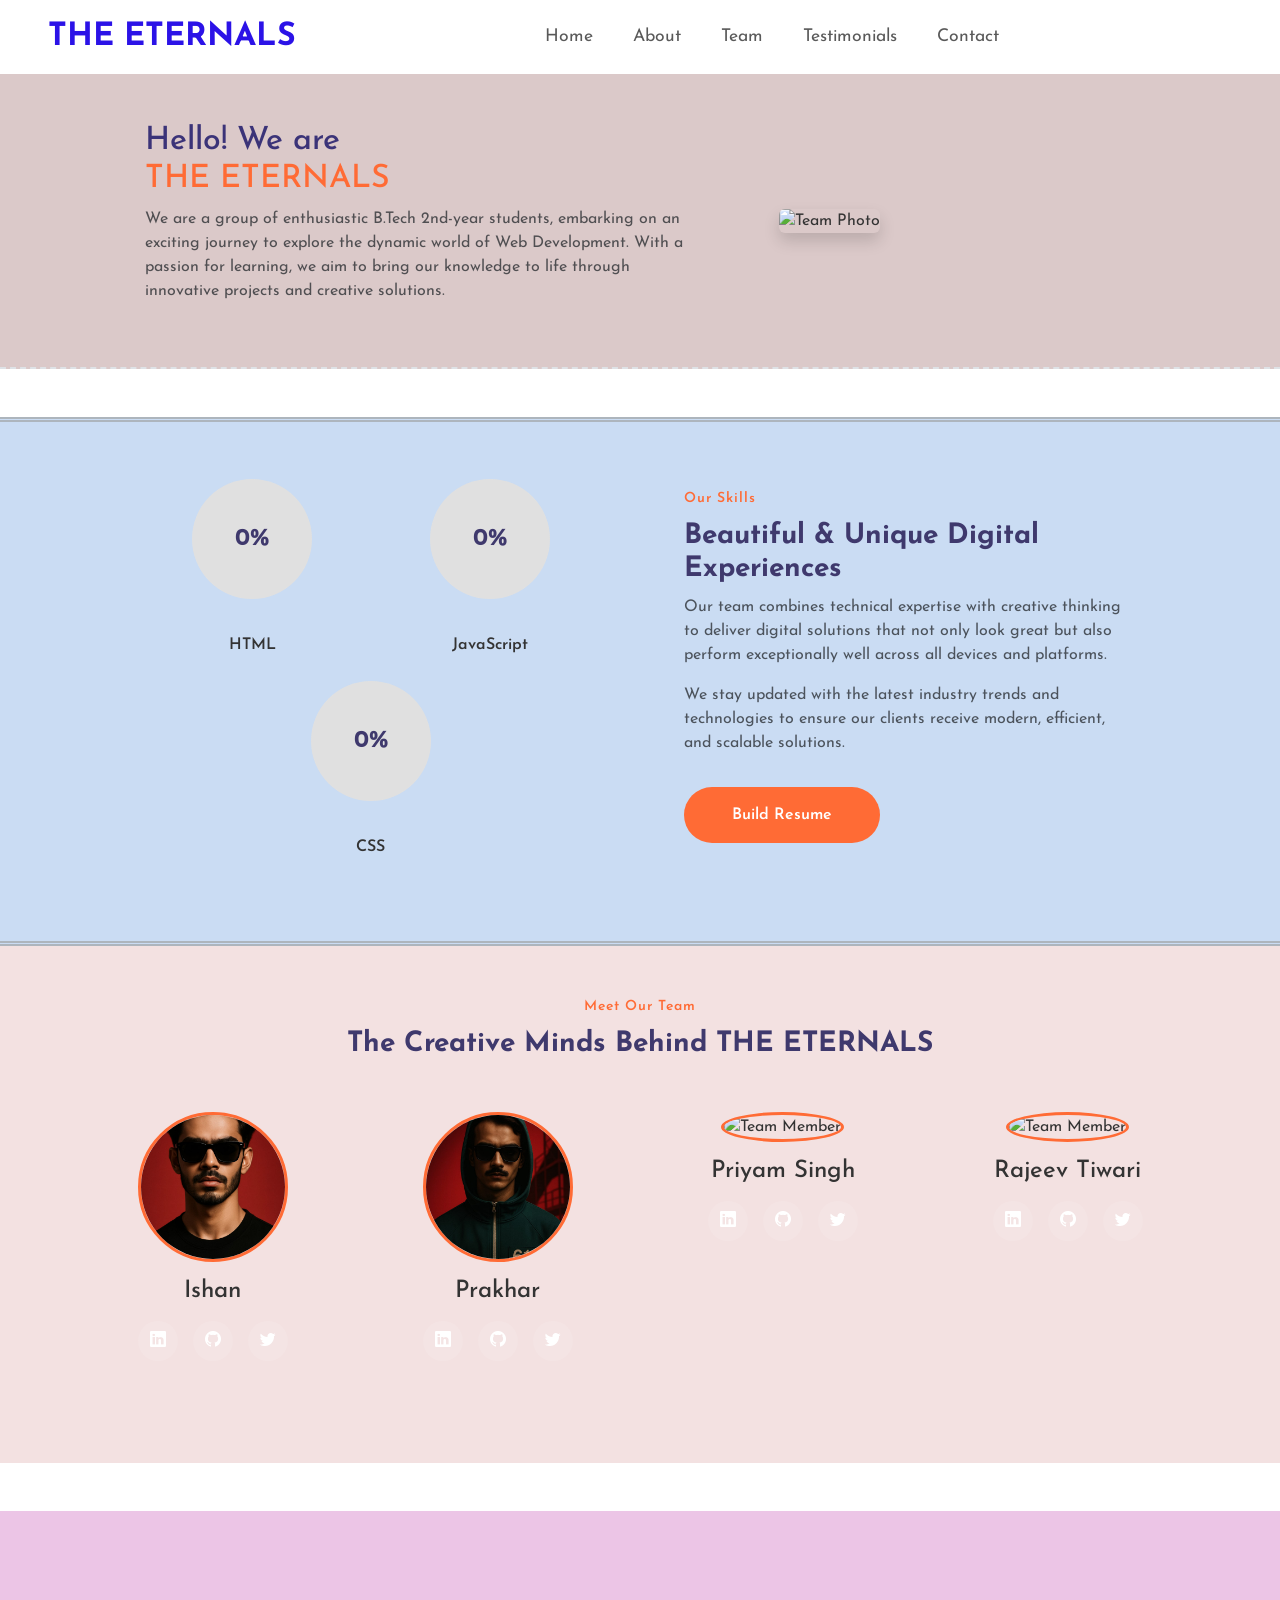
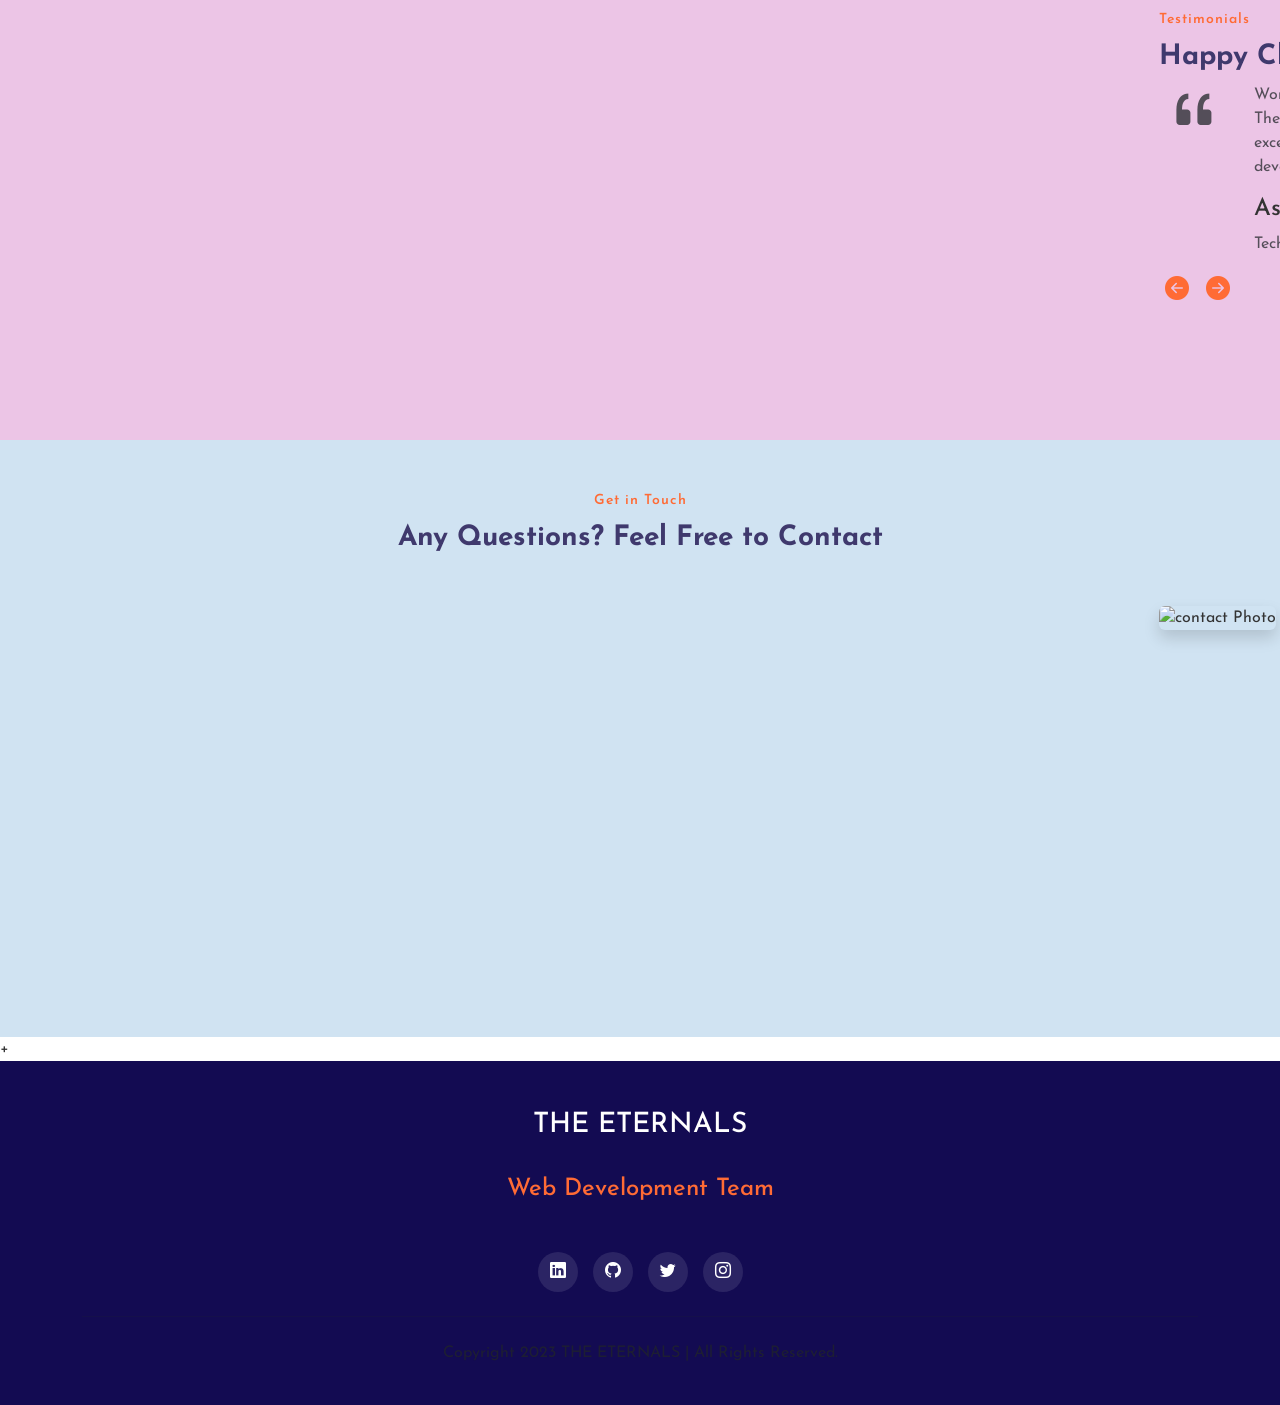
==== index.html @ 857000c9 "Update index.html" ====
<!DOCTYPE html>
<html lang="en">
  <head>
    <meta charset="UTF-8" />
    <meta http-equiv="X-UA-Compatible" content="IE=edge" />
    <meta name="viewport" content="width=device-width, initial-scale=1.0" />
    <title>THE ETERNALS - Personal Portfolio</title>
    <link
      href="https://cdn.jsdelivr.net/npm/bootstrap@5.2.3/dist/css/bootstrap.min.css"
      rel="stylesheet"
      integrity="sha384-rbsA2VBKQhggwzxH7pPCaAqO46MgnOM80zW1RWuH61DGLwZJEdK2Kadq2F9CUG65"
      crossorigin="anonymous"
    />
    <!--css file -->
   <link rel="stylesheet" href="port.css"/>

    <!-- google font link -->
    <link rel="preconnect" href="https://fonts.googleapis.com" />
    <link rel="preconnect" href="https://fonts.gstatic.com" crossorigin />
    <link
      href="https://fonts.googleapis.com/css2?family=Josefin+Sans:wght@300;400;500;600;700&display=swap"
      rel="stylesheet"
    />

    <!-- bootstrap iconlink  -->
    <link
      rel="stylesheet"
      href="https://cdn.jsdelivr.net/npm/bootstrap-icons@1.10.4/font/bootstrap-icons.css"
    /> 

    <!-- for adding animation to website we have use AOS library 
    AOS Library css file cdn link -->
    <link rel="stylesheet" href="https://unpkg.com/aos@next/dist/aos.css" />

    <!-- jquery link  -->
    <script src="https://ajax.googleapis.com/ajax/libs/jquery/3.6.4/jquery.min.js"></script>
    
    <!-- Font Resume Builder -->
    <link rel="stylesheet" href="https://cdnjs.cloudflare.com/ajax/libs/font-awesome/6.4.0/css/all.min.css">
    
    <!--PDF generation -->
    <script src="https://cdnjs.cloudflare.com/ajax/libs/jspdf/2.5.1/jspdf.umd.min.js"></script>
  </head>
  <body>
    <!-- navbar starts -->
    <nav
      id="navbar-top"
      class="navbar navbar-expand-lg navbar-light bg-white sticky-top"
    >
      <div class="container-fluid px-5">
        <a class="navbar-brand fw-bold fs-2" href="#" style="color: #2b12e7"
          >THE ETERNALS</a
        >
        <button
          class="navbar-toggler"
          type="button"
          data-bs-toggle="collapse"
          data-bs-target="#navbarNav"
          aria-controls="navbarNav"
          aria-expanded="false"
          aria-label="Toggle navigation"
        >
          <span class="navbar-toggler-icon"></span>
        </button>
        <div
          class="collapse navbar-collapse justify-content-center"
          id="navbarNav"
        >
          <ul class="navbar-nav gap-4" style="font-size: 1.1rem">
            <li class="nav-item">
              <a class="nav-link" aria-current="page" href="#home">Home</a>
            </li>
            <li class="nav-item">
              <a class="nav-link" href="#about">About</a>
            </li>
            <li class="nav-item">
              <a class="nav-link" href="#team">Team</a>
            </li>
            <li class="nav-item">
              <a class="nav-link" href="#testimonial">Testimonials</a>
            </li>
            <li class="nav-item">
              <a class="nav-link" href="#contact">Contact</a>
            </li>
          </ul>
        </div>
      </div>
    </nav>
    <!-- navbar ends here -->

    <!-- home section starts  -->
    <section class="home pt-5 pb-5" id="home">
      <div class="container">
        <div class="row justify-content-evenly align-items-center">
          <div class="col-12 col-md-6 text-center text-md-start" data-aos="slide-right">
            <h2 style="color: #3b3378">
              Hello! We are <br /><span class="c-orange">THE ETERNALS</span>
            </h2>
            <p class="text-muted">
              We are a group of enthusiastic B.Tech 2nd-year students, embarking on an exciting
              journey to explore the dynamic world of Web Development. With a passion for 
              learning, we aim to bring our knowledge to life through innovative projects
              and creative solutions.
            </p>
          </div>
          <div class="col-12 col-md-4 d-none d-md-block" data-aos="slide-left">
            <img src="https://images.unsplash.com/photo-1522071820081-009f0129c71c?ixlib=rb-4.0.3&auto=format&fit=crop&w=500&q=80" class="img-fluid rounded shadow" alt="Team Photo" />
          </div>
        </div>
      </div>
    </section>
    <!-- home section ends-->

    <!-- skill section starts -->
    <section class="skill mt-5 py-5" id="about">
      <div class="container">
        <div class="row justify-content-evenly align-items-center">
          <div class="col-12 col-md-5 skill-with-progress" data-aos="slide-right">
            <div class="row justify-content-evenly">
              <div class="col-10 col-md-6 mb-4">
                <div class="progress-card">
                  <div class="circular-progress html-css">
                    <span class="progress-value html-progress">0%</span>
                  </div>
                  <br />
                  <span class="text">HTML</span>
                </div>
              </div>
              <div class="col-10 col-md-6 mb-4">
                <div class="progress-card">
                  <div class="circular-progress javascript">
                    <span class="progress-value javascript-progress">0%</span>
                  </div>
                  <br />
                  <span class="text">JavaScript</span>
                </div>
              </div>
            </div>
            <div class="row justify-content-evenly">
              <div class="col-10 col-md-6 mb-4">
                <div class="progress-card">
                  <div class="circular-progress CSS">
                    <span class="progress-value CSS-progress">0%</span>
                  </div>
                  <br>
                  <span class="text">CSS</span>
                </div>
              </div>
            </div>
          </div>
          <div class="col-12 col-md-5 skill-detail" data-aos="slide-left">
            <div class="heading mt-5 mt-md-3">
              <small>Our Skills</small>
              <h3>Beautiful & Unique Digital Experiences</h3>
              <p class="text-muted">
                Our team combines technical expertise with creative thinking to 
                deliver digital solutions that not only look great but also perform 
                exceptionally well across all devices and platforms.
              </p>
              <p class="text-muted">
                We stay updated with the latest industry trends and technologies to 
                ensure our clients receive modern, efficient, and scalable solutions.
              </p>
              <button class="c-btn h-btn mt-3 py-3 px-5 rounded-pill" id="build-resume-btn">
                Build Resume
              </button>
            </div>
          </div>
        </div>
      </div>
    </section>
    <!-- skill section end-->

    <!-- Team Section -->
    <section class="team py-5" id="team">
      <div class="container">
        <div class="heading text-center">
          <small>Meet Our Team</small>
          <h3>The Creative Minds Behind THE ETERNALS</h3>
        </div>
        <div class="row justify-content-center mt-5">
          <div class="col-md-3 col-sm-6 col-10 mb-4" data-aos="fade-up">
            <div class="team-member">
              <img src="images/ishan.jpg" class="team-photo" alt="Team Member">
              <h4>Ishan</h4>
              <p class="text-muted"></p>
              <div class="social-links">
                <button><i class="bi bi-linkedin" href="#"></i></button>
                <button><i class="bi bi-github" href="#"></i></button>
                <button><i class="bi bi-twitter" href="#"></i></button>
              </div>
            </div>
          </div>
          <div class="col-md-3 col-sm-6 col-10 mb-4" data-aos="fade-up" data-aos-delay="100">
            <div class="team-member">
              <img src="images/CR.jpg"class="team-photo" alt="Team Member">
              <h4> Prakhar</h4>
              <p class="text-muted"></p>
              <div class="social-links">
                <button><i class="bi bi-linkedin" href="https://www.linkedin.com/in/prakhar-pratap-kaushik-781b47377"></i></button>
                <button><i class="bi bi-github"  href="#"></i></button>
                <button><i class="bi bi-twitter" href="#"></i></button>
              </div>
            </div>
          </div>
          <div class="col-md-3 col-sm-6 col-10 mb-4" data-aos="fade-up" data-aos-delay="200">
            <div class="team-member">
              <img src="https://images.unsplash.com/photo-1500648767791-00dcc994a43e?ixlib=rb-4.0.3&auto=format&fit=crop&w=300&q=80" class="team-photo" alt="Team Member">
              <h4>Priyam Singh</h4>
              <p class="text-muted"></p>
              <div class="social-links">
                <button><i class="bi bi-linkedin" href="#"></i></button>
                <button><i class="bi bi-github" href="#"></i></button>
                <button><i class="bi bi-twitter" href="#"></i></button>
              </div>
            </div>
          </div>
          <div class="col-md-3 col-sm-6 col-10 mb-4" data-aos="fade-up" data-aos-delay="300">
            <div class="team-member">
              <img src="https://images.unsplash.com/photo-1535713875002-d1d0cf377fde?ixlib=rb-4.0.3&auto=format&fit=crop&w=300&q=80" class="team-photo" alt="Team Member">
              <h4>Rajeev Tiwari</h4>
              <p class="text-muted"></p>
              <div class="social-links">
                <button><i class="bi bi-linkedin"></i></button>
                <button><i class="bi bi-github"></i></button>
                <button><i class="bi bi-twitter"></i></button>
              </div>
            </div>
          </div>
        </div>
      </div>
    </section>

    <!-- Resume Builder -->
    <div id="resume-builder-modal" class="resume-builder-modal">
      <div class="resume-builder-content">
        <span class="close-resume-builder">&times;</span>
        
        <header>
          <h1>AI Resume Builder</h1>
          <p class="subtitle">Create a professional resume in minutes with AI-powered suggestions</p>
          <span class="ai-badge"><i class="fas fa-robot"></i> Powered by Deepseek</span>
        </header>

        <div class="main-content">
          <div class="form-section">
            <div class="tabs">
              <div class="tab active" data-tab="personal">Personal Info</div>
              <div class="tab" data-tab="experience">Experience</div>
              <div class="tab" data-tab="education">Education</div>
              <div class="tab" data-tab="skills">Skills</div>
            </div>

            <div class="tab-content active" id="personal-tab">
              <h2 class="section-title"><i class="fas fa-user"></i> Personal Information</h2>
              
              <div class="form-group">
                <label for="fullName">Full Name</label>
                <input type="text" id="fullName" placeholder="John Doe">
              </div>
              
              <div class="form-group">
                <label for="jobTitle">Professional Title</label>
                <input type="text" id="jobTitle" placeholder="Software Engineer">
              </div>
              
              <div class="form-group">
                <label for="email">Email</label>
                <input type="email" id="email" placeholder="john.doe@example.com">
              </div>
              
              <div class="form-group">
                <label for="phone">Phone</label>
                 <input type="tel" id="phone" placeholder="+91-91191-19119" maxlength="10" pattern="\d{10}"
                  oninput="this.value=this.value.replace(/\D/g,'')">
                  </div>
              <div class="form-group">
                <label for="location">Location</label>
                <input type="text" id="location" placeholder="Motihari">
              </div>
                <div class="form-group">
                <label for="summary">Professional Summary</label>
                <textarea id="summary" placeholder="Experienced software engineer with 5+ years in web development..."></textarea>
              </div>
              
              <button class="btn btn-ai btn-full" id="ai-summary">
                <i class="fas fa-magic"></i> Generate Summary with AI
              </button>
            </div>

            <div class="tab-content" id="experience-tab">
              <h2 class="section-title"><i class="fas fa-briefcase"></i> Work Experience</h2>
              
              <div class="form-group">
                <label for="company">Company</label>
                <input type="text" id="company" placeholder="Tech Solutions Inc.">
              </div>
              
              <div class="form-group">
                <label for="jobRole">Job Title</label>
                <input type="text" id="jobRole" placeholder="Senior Developer">
              </div>
              
              <div class="form-group">
                <label for="startDate">Start Date</label>
                <input type="date" id="startDate">
              </div>
              
              <div class="form-group">
                <label for="endDate">End Date</label>
                <input type="date" id="endDate">
              </div>
              
              <div class="form-group">
                <label for="jobDescription">Job Description</label>
                <textarea id="jobDescription" placeholder="Describe your responsibilities and achievements..."></textarea>
              </div>
              
              <button class="btn" id="addExperience">
                <i class="fas fa-plus"></i> Add Experience
              </button>
              
              <div id="experienceList"></div>
              
              <div class="ai-suggestions">
                <div class="suggestion-title">
                  <i class="fas fa-lightbulb"></i> AI Suggestion
                </div>
                <p class="suggestion-text">Use action verbs and quantify achievements. Instead of "Responsible for team management", try "Managed a team of 5 developers, increasing productivity by 20%".</p>
              </div>
            </div>

            <div class="tab-content" id="education-tab">
              <h2 class="section-title"><i class="fas fa-graduation-cap"></i> Education</h2>
              
              <div class="form-group">
                <label for="institution">Institution</label>
                <input type="text" id="institution" placeholder="University of Technology">
              </div>
              
              <div class="form-group">
                <label for="degree">Degree</label>
                <input type="text" id="degree" placeholder="Bachelor of Science in Computer Science">
              </div>
              
              <div class="form-group">
                <label for="gradYear">Graduation Year</label>
                <input type="year" id="gradYear" maxlength="4">
              </div>
              
              <div class="form-group">
                <label for="gpa">GPA (Optional)</label>
                <input type="text" id="gpa" placeholder="3.8">
              </div>
              
              <button class="btn" id="addEducation">
                <i class="fas fa-plus"></i> Add Education
              </button>
              
              <div id="educationList"></div>
            </div>

            <div class="tab-content" id="skills-tab">
              <h2 class="section-title"><i class="fas fa-tools"></i> Skills</h2>
              
              <div class="form-group">
                <label for="skillInput">Add Skill</label>
                <input type="text" id="skillInput" placeholder="JavaScript, Project Management, etc.">
              </div>
              
              <button class="btn" id="addSkill">
                <i class="fas fa-plus"></i> Add Skill
              </button>
              
              <div class="skills-list" id="skillsContainer">
              </div>
              <div class="ai-suggestions">
                <div class="suggestion-title">
                  <i class="fas fa-lightbulb"></i> AI Suggestion
                </div>
                <p class="suggestion-text">Include a mix of technical and soft skills. Group related skills together (e.g., Programming Languages, Tools, Methodologies).</p>
              </div>
            </div>

               <div class="action-buttons">
                <button class="btn btn-ai" id="ai-review">
               <i class="fas fa-robot"></i> AI Resume Review
                  </button>
                  <button class="btn" id="downloadPdf">
                   <i class="fas fa-download"></i> Download PDF
                   </button>
                 <button class="btn" id="resetForm">
                   <i class="fas fa-redo"></i> Reset Form
                        </button>
                     <button class="btn" id="template-selector">
                   <i class="fas fa-palette"></i> Choose Template
                  </button>
                   </div>

                    </div>
<!-- Add this template selector modal after the resume builder modal -->
<div id="template-modal" class="resume-builder-modal" style="display: none;">
  <div class="resume-builder-content" style="max-width: 1000px;">
    <span class="close-resume-builder" onclick="closeTemplateModal()">&times;</span>
    
    <header>
      <h1>Choose ATS-Friendly Resume Template</h1>
      <p class="subtitle">Select a professional template that passes through Applicant Tracking Systems</p>
    </header>

    <div class="row mt-4">
     <!-- Template 1: -->
<div class="col-md-4 mb-4">
  <div class="template-card" data-template="modern">
    <div class="template-preview modern-template">
      <div class="template-header" style="background: #afc2d5; color: white; padding: 20px; position: relative;">
        <h4 style="margin: 0; font-size: 22px;">JOHN DOE</h4>
        <p style="margin: 5px 0; font-size: 14px;">Software Engineer</p>
      </div>

      <div class="template-body" style="padding: 15px; background: white;">
        <div class="section" style="margin-bottom: 15px;">
          <h5 style="color: #869aaf; border-bottom: 2px solid #aabecc; padding-bottom: 5px;">EXPERIENCE</h5>
          <p style="font-size: 12px; margin: 5px 0;">Senior Developer at Tech Company</p>
        </div>
      </div>
    </div>

    <div class="template-info text-center mt-2">
      <h6>Modern Professional</h6>
      <small class="text-muted">Clean & ATS-Friendly</small>
    </div>
  </div>
</div>


     <!-- Template 2: -->
<div class="col-md-4 mb-4">
  <div class="template-card" data-template="executive">
    <div class="template-preview executive-template">
      <div class="template-header" style="background: #bad1e7; color: white; padding: 20px; border-left: 5px solid #e74c3c; position: relative;">

        <h4 style="margin: 0; font-size: 22px;">JOHN DOE</h4>
        <p style="margin: 5px 0; font-size: 14px;">Senior Manager</p>
      </div>

      <div class="template-body" style="padding: 15px; background: #ecf0f1;">
        <div class="section" style="margin-bottom: 15px;">
          <h5 style="color: #636f7c;">PROFESSIONAL EXPERIENCE</h5>
          <p style="font-size: 12px; margin: 5px 0;">Company Name - Position</p>
        </div>
      </div>
    </div>

    <div class="template-info text-center mt-2">
      <h6>Executive Classic</h6>
      <small class="text-muted">Corporate & Formal</small>
    </div>
  </div>
</div>


      <!-- Template 3: -->
      <div class="col-md-4 mb-4">
  <div class="template-card" data-template="minimalist">
    <div class="template-preview minimalist-template">
      <div class="template-header" style="padding: 20px; border-bottom: 3px solid #27ae60; position: relative;">

        

        <h4 style="margin: 0; color: #2c3e50; font-size: 22px;">JOHN DOE</h4>
        <p style="margin: 5px 0; color: #7f8c8d; font-size: 14px;">Full Stack Developer</p>
      </div>

      <div class="template-body" style="padding: 15px;">
        <div class="section" style="margin-bottom: 15px;">
          <h5 style="color: #27ae60; font-size: 14px;">WORK HISTORY</h5>
          <p style="font-size: 12px; margin: 5px 0;">Role at Company</p>
        </div>
      </div>
    </div>

    <div class="template-info text-center mt-2">
      <h6>Minimalist</h6>
      <small class="text-muted">Simple & Clean</small>
    </div>
  </div>
</div>

    </div>

    <div class="text-center mt-4">
      <button class="btn btn-secondary" onclick="closeTemplateModal()">Cancel</button>
    </div>
  </div>
</div>
          <div class="preview-section">
  <h2 class="section-title"><i class="fas fa-eye"></i> Resume Preview</h2>
  <div class="resume-preview" id="resumePreview">

    <!-- Resume content will be generated here -->
    <div class="resume-header" style="position: relative;">
       <div class="resume-name">Your Name</div>
      <div class="resume-title">Your Professional Title</div>
      <div class="resume-contact">
        <span>email@example.com</span>
        <span>(123) 456-7890</span>
        <span>City, State</span>
      </div>
    </div>
    
    <div class="resume-section">
      <div class="resume-section-title">Professional Summary</div>
      <p>Your professional summary will appear here. Write a brief overview of your experience, skills, and career goals.</p>
    </div>
    
    <div class="resume-section">
      <div class="resume-section-title">Work Experience</div>
      <p>Your work experience will be listed here.</p>
    </div>
    
    <div class="resume-section">
      <div class="resume-section-title">Education</div>
      <p>Your education history will be listed here.</p>
    </div>
    
    <div class="resume-section">
      <div class="resume-section-title">Skills</div>
      <p>Your skills will be listed here.</p>
       </div>
       </div>
      </div>
       </div>
      </div>
    </div>

    <!-- testimonial section starts  -->
    <section class="testimonial mt-5 pt-5" id="testimonial">
      <div class="container">
        <div class="row justify-content-evenly align-items-center">
          <div class="col-md-4 col-10 mb-4" data-aos="slide-right">
            <img src="https://images.unsplash.com/photo-1552664730-d307ca884978?ixlib=rb-4.0.3&auto=format&fit=crop&w=500&q=80" class="img-fluid rounded shadow" alt="Testimonials" />
          </div>
          <div class="col-md-6 col-10 mt-5" data-aos="slide-left">
            <div class="heading">
              <small>Testimonials</small>
              <h3>Happy Clients Feedback</h3>
              <!-- here we will use carousel element from bootstrap -->
              <div
                id="carouselExampleControls"
                class="carousel slide"
                data-bs-ride="carousel"
              >
                <div class="carousel-inner">
                  <div class="carousel-item active">
                    <div class="row justify-content-evenly">
                      <div class="col-2 text-center">
                        <i class="bi bi-quote display-4 text-muted"></i>
                      </div>
                      <div class="col-10">
                        <p class="text-muted">
                          Working with THE ETERNALS was a fantastic experience. They delivered 
                          our website ahead of schedule and the quality exceeded our expectations. 
                          Highly recommended for any web development project.
                        </p>
                        <h4>Ashish Singh </h4>
                        <p class="text-muted"> TechSolutions </p>
                      </div>
                    </div>
                  </div>
                  <div class="carousel-item">
                    <div class="row justify-content-evenly">
                      <div class="col-2 text-center">
                        <i class="bi bi-quote display-4 text-muted"></i>
                      </div>
                      <div class="col-10">
                        <p class="text-muted">
                          The team at THE ETERNALS transformed our outdated website into a modern, 
                          responsive platform that has significantly improved our user engagement. 
                          Their attention to detail is remarkable.
                        </p>
                        <h4>Dhruva khare</h4>
                        <p class="text-muted"> Client</p>
                      </div>
                    </div>
                  </div>
                  <div class="carousel-item">
                    <div class="row justify-content-evenly">
                      <div class="col-2 text-center">
                        <i class="bi bi-quote display-4 text-muted"></i>
                      </div>
                      <div class="col-10">
                        <p class="text-muted">
                          As a startup, we needed a cost-effective but professional web presence. 
                          THE ETERNALS delivered exactly what we needed and provided excellent 
                          ongoing support. Great value for money!
                        </p>
                        <h4>Priya Patel</h4>
                        <p class="text-muted"> InnovateStart</p>
                      </div>
                    </div>
                  </div>
                </div>
                <button
                  class="nextprev-btn rounded-pill prev-btn"
                  type="button"
                  data-bs-target="#carouselExampleControls"
                  data-bs-slide="prev"
                >
                  <i class="bi bi-arrow-left-circle-fill prev"></i>
                  <span class="visually-hidden">Previous</span>
                </button>
                <button
                  class="nextprev-btn rounded-pill next-btn"
                  type="button"
                  data-bs-target="#carouselExampleControls"
                  data-bs-slide="next"
                >
                  <i class="bi bi-arrow-right-circle-fill next"></i>
                  <span class="visually-hidden">Next</span>
                </button>
              </div>
            </div>
          </div>
        </div>
      </div>
    </section>
    <!-- testimonial ends here -->
   

    <!-- contact section starts -->
    <section class="contact py-5" id="contact">
      <div class="container">
        <div class="heading text-center">
          <small>Get in Touch</small>
          <h3>Any Questions? Feel Free to Contact</h3>
        </div>
        <div class="row justify-content-evenly mt-5">
          <div class="col-md-5 col-10 contact-details" data-aos="slide-right">
            <div class="row justify-content-evenly mb-4">
              <div class="col-1">
                <i class="bi bi-geo-alt-fill text-primary fs-4"></i>
              </div>
              <div class="col-11">
                <h5>Address</h5>
                <p>121 King Street, Motihari, Gorakhpur</p>
              </div>
            </div>
            <div class="row justify-content-evenly mb-4">
              <div class="col-1">
                <i class="bi bi-telephone-fill text-primary fs-4"></i>
              </div>
              <div class="col-11">
                <h5>Phone</h5>
                <p>+91 911 911 9111</p>
              </div>
            </div>
            <div class="row justify-content-evenly mb-4">
              <div class="col-1">
                <i class="bi bi-envelope-fill text-primary fs-4"></i>
              </div>
              <div class="col-11">
                <h5>Email</h5>
                <p>portolab.dev@gmail.com</p>
              </div>
            </div>
            <div class="row justify-content-evenly mb-4">
              <div class="col-1">
                <i class="bi bi-globe-americas text-primary fs-4"></i>
              </div>
              <div class="col-11">
                <h5>Website</h5>
                <p>https://portolabdev.github.io/.main/</p>
              </div>
            </div>
          </div>
          <div class="col-md-5 col-10 mt-3 mt-md-0" data-aos="slide-left">
             <img src="images/5124556.jpg" class="img-fluid rounded shadow" alt="contact Photo">
          </div>
        </div>
      </div>
    </section>
    <!-- contact section ends here -->

      <!-- now we will make back to top button when user click on it it will be redirected to top page  -->
    <button
      type="button"
      class="btn btn-floating btn-lg rounded-pill"
      id="btn-back-to-top">
    </button>

    <!-- footer section starts  -->+
     
    <footer class="text-center text-muted py-4">
      <div class="container">
        <h3 class="text-white pt-4" data-aos="fade-up">THE ETERNALS</h3>
        <h4 class="text-pink pt-4" data-aos="fade-up">Web Development Team</h4>
        <div class="social-links mt-5" data-aos="fade-up">
          <button class="rounded-pill">
            <i class="bi bi-linkedin"></i>
          </button>
          <button class="rounded-pill">
            <i class="bi bi-github"></i>
          </button>
          <button class="rounded-pill">
            <i class="bi bi-twitter"></i>
          </button>
          <button class="rounded-pill">
            <i class="bi bi-instagram"></i>
          </button>
        </div>
        <hr class="text-muted my-4" />

        <p>Copyright 2023 THE ETERNALS | All Rights Reserved.</p>
      </div>
    </footer>
    <!-- footer section ends here -->

      <!-- bootstrap javascript cdn link  -->
    <script
      src="https://cdn.jsdelivr.net/npm/bootstrap@5.2.3/dist/js/bootstrap.bundle.min.js"
      integrity="sha384-kenU1KFdBIe4zVF0s0G1M5b4hcpxyD9F7jL+jjXkk+Q2h455rYXK/7HAuoJl+0I4"
      crossorigin="anonymous"
    ></script>

    <!-- AOS library javascript link  -->
    <script src="https://unpkg.com/aos@next/dist/aos.js"></script>
    <script>
      // initializing AOS library
      AOS.init({
        duration: 1000,
        offset: 50,
      });
    </script>
    
   <script src="port.js"></script>
   
  </body>
</html>
---- port.css ----
/* Portfolio Styles */
      :root {
        --primary-color: #130b52;
        --secondary-color: #3f396d;
        --accent-color: #ff6b35;
      }
      
      body {
        font-family: 'Josefin Sans', sans-serif;
        color: #333;
        overflow-x: hidden;
        

      }
      
      .c-orange {
        color: var(--accent-color);
      }
      
      .c-btn {
        background-color: var(--accent-color);
        color: white;
        border: none;
        padding: 12px 30px;
        font-weight: 600;
        transition: all 0.3s;
      }
      
      .c-btn:hover {
        background-color: #e55a2b;
        color: white;
        transform: translateY(-2px);
        box-shadow: 0 5px 15px rgba(255, 107, 53, 0.3);
      }
      
      .link {
        color: var(--accent-color);
        text-decoration: none;
        font-weight: 600;
      }
      
      .link:hover {
        text-decoration: underline;
      }
      
      .service-card {
        padding: 30px;
        border-radius: 10px;
        box-shadow: 0 5px 15px rgba(0,0,0,0.1);
        transition: transform 0.3s;
        height: 100%;
        background: white;
      }
      
      .service-card:hover {
        transform: translateY(-5px);
        box-shadow: 0 10px 25px rgba(0,0,0,0.15);
      }
      
      .circular-progress {
        width: 120px;
        height: 120px;
        border-radius: 50%;
        background: conic-gradient(var(--accent-color) 0%, #e0e0e0 0%);
        display: flex;
        align-items: center;
        justify-content: center;
        margin: 0 auto;
      }
      
      .progress-value {
        font-size: 24px;
        font-weight: bold;
        color: var(--secondary-color);
      }
      
      .progress-card {
        text-align: center;
      }
      
      .progress-card .text {
        font-weight: 600;
        margin-top: 10px;
        display: inline-block;
      }
      
      .nextprev-btn {
        background: transparent;
        border: none;
        font-size: 24px;
        color: var(--accent-color);
      }
      
      footer {
        background-color: var(--primary-color);
      }
      
      .text-pink {
        color: var(--accent-color);
      }
      
      .link-group a {
        color: white;
        text-decoration: none;
        margin: 0 10px;
      }
      
      .social-links button {
        width: 40px;
        height: 40px;
        border: none;
        margin: 0 5px;
        background-color: rgba(255,255,255,0.1);
        color: white;
        border-radius: 50%;
        transition: all 0.3s;
      }
      
      .social-links button:hover {
        background-color: var(--accent-color);
        transform: scale(1.1);
      }
      
      /* Team Section Styles */
      .team-member {
        text-align: center;
        margin-bottom: 30px;

      }
      
      .team-photo {
        width: 150px;
        height: 150px;
        border-radius: 50%;
        object-fit: cover;
        margin: 0 auto 15px;
        border: 3px solid var(--accent-color);
      }
      
      /* AI Resume Builder Styles */
      .resume-builder-modal {

        display: none;
        position: fixed;
        top: 0;
        left: 0;
        width: 100%;
        height: 100%;
        background-color: rgba(0, 0, 0, 0.8);
        z-index: 9999;
        overflow-y: auto;
      }
      
      .resume-builder-content {
        background-color: #f1ecf1;
        margin: 2% auto;
        padding: 20px;
        width: 90%;
        max-width: 1200px;
        border-radius: 10px;
        position: relative;
        max-height: 90vh;
        overflow-y: auto;
      }
      
      .close-resume-builder {
        position: absolute;
        top: 15px;
        right: 15px;
        font-size: 24px;
        cursor: pointer;
        color: #333;
        z-index: 10;
      }
      
      .ai-badge {
        background: linear-gradient(135deg, #6e8efb, #a777e3);
        color: rgb(46, 90, 116);
        padding: 5px 10px;
        border-radius: 20px;
        font-size: 0.8rem;
        display: inline-flex;
        align-items: center;
        gap: 5px;
        margin-bottom: 15px;
      }
      
      .tabs {
        display: flex;
        border-bottom: 1px solid #ddd;
        margin-bottom: 20px;
        flex-wrap: wrap;
      }
      
      .tab {
        padding: 10px 20px;
        cursor: pointer;
        border-bottom: 3px solid transparent;
        flex: 1;
        min-width: 120px;
        text-align: center;
      }
      
      .tab.active {
        border-bottom: 3px solid #6e8efb;
        color: #6e8efb;
        font-weight: bold;
      }
      
      .tab-content {
        display: none;
      }
      
      .tab-content.active {
        display: block;
      }
      
      .form-group {
        margin-bottom: 15px;
      }
      
      .form-group label {
        display: block;
        margin-bottom: 5px;
        font-weight: 500;
      }
      
      .form-group input, .form-group textarea {
        width: 100%;
        padding: 10px;
        border: 1px solid #ddd;
        border-radius: 5px;
        font-size: 1rem;
      }
      
      .btn {
        background-color: #6e8efb;
        color: white;
        border: none;
        padding: 10px 15px;
        border-radius: 5px;
        cursor: pointer;
        font-size: 1rem;
        display: inline-flex;
        align-items: center;
        gap: 5px;
        transition: background-color 0.3s;
      }
      
      .btn:hover {
        background-color: #5a7dfa;
      }
      
      .btn-ai {
        background: linear-gradient(135deg, #6e8efb, #a777e3);
      }
      
      .btn-full {
        width: 100%;
        justify-content: center;
      }
      
      .ai-suggestions {
        background-color: #f8f9fa;
        padding: 15px;
        border-radius: 5px;
        margin-top: 20px;
        border-left: 4px solid #6e8efb;
      }
      
      .suggestion-title {
        font-weight: bold;
        margin-bottom: 5px;
        display: flex;
        align-items: center;
        gap: 5px;
      }
      
      .skills-list {
        display: flex;
        flex-wrap: wrap;
        gap: 10px;
        margin-top: 15px;
      }
      
      .skill-tag {
        background-color: #e9ecef;
        padding: 5px 10px;
        border-radius: 20px;
        display: flex;
        align-items: center;
        gap: 5px;
      }
      
      .skill-tag .remove-skill {
        cursor: pointer;
        color: #6c757d;
      }
      
      .action-buttons {
        display: flex;
        gap: 10px;
        margin-top: 30px;
        flex-wrap: wrap;
      }
      
      .resume-preview {
        border: 1px solid #ddd;
        padding: 20px;
        min-height: 400px;
        background-color: white;
        font-family: 'Times New Roman', serif;
      }
      
      .resume-header {
        text-align: center;
        margin-bottom: 20px;
        border-bottom: 2px solid #333;
        padding-bottom: 15px;
      }
      
      .resume-name {
        font-size: 24px;
        font-weight: bold;
        margin-bottom: 5px;
      }
      
      .resume-title {
        font-size: 18px;
        margin-bottom: 10px;
        color: #555;
      }
      
      .resume-contact {
        display: flex;
        justify-content: center;
        gap: 15px;
        font-size: 14px;
      }
      
      .resume-section {
        margin-bottom: 20px;
      }
      
      .resume-section-title {
        font-size: 18px;
        font-weight: bold;
        border-bottom: 1px solid #333;
        margin-bottom: 10px;
        padding-bottom: 5px;
      }
      
      .experience-item, .education-item {
        margin-bottom: 15px;
      }
      
      .experience-title, .education-title {
        font-weight: bold;
      }
      
      .experience-dates, .education-dates {
        font-style: italic;
        color: #666;
      }
      
      @media (max-width: 768px) {
        .resume-builder-content {
          width: 95%;
          margin: 5% auto;
        }
        
        .tabs {
          flex-wrap: wrap;
        }
        
        .tab {
          flex: 1;
          min-width: 120px;
          text-align: center;
        }
        
        .action-buttons {
          flex-direction: column;
        }
        
        .resume-contact {
          flex-direction: column;
          gap: 5px;
        }
        
        .main-content {
          flex-direction: column;
        }
        
        .form-section, .preview-section {
          width: 100%;
        }
        
        .navbar-nav {
          text-align: center;
        }
        
        .home .row {
          flex-direction: column-reverse;
        }
        
        .home img {
          margin-bottom: 30px;
        }
      }
      
      .main-content {
        display: flex;
        gap: 20px;
      }
      
      .form-section {
        flex: 1;
      }
      
      .preview-section {
        flex: 1;
      }
      
      #btn-back-to-top {
        position: fixed;
        bottom: 20px;
        right: 20px;
        display: none;
        z-index: 99;
        background-color: var(--accent-color);
        color: white;
        border: none;
        width: 50px;
        height: 50px;
        border-radius: 50%;
        transition: all 0.3s;
      }
      
      #btn-back-to-top:hover {
        transform: translateY(-3px);
        box-shadow: 0 5px 15px rgba(0,0,0,0.2);
      }
      
      /* Navbar styles */
      .navbar-nav .nav-link {
        position: relative;
        transition: color 0.3s;
      }
      
      .navbar-nav .nav-link:hover {
        color: var(--accent-color);
      }
      
      .navbar-nav .nav-link::after {
        content: '';
        position: absolute;
        width: 0;
        height: 2px;
        bottom: 0;
        left: 0;
        background-color: var(--accent-color);
        transition: width 0.3s;
      }
      
      .navbar-nav .nav-link:hover::after {
        width: 100%;
      }
      
      /* Section spacing */
      section {
        padding: 80px 0;
      }
      
      .heading {
        margin-bottom: 50px;
      }
      
      .heading small {
        color: var(--accent-color);
        font-weight: 600;
        letter-spacing: 1px;
      }
      
      .heading h3 {
        color: var(--secondary-color);
        font-weight: 700;
        margin-top: 10px;
      }

.home {
  background-color: #dbc9c9;
  border-bottom: 2px dashed #dee2e6;
}
.skill {
  background-color: #cadcf3;
  border-top: 5px double #adb5bd;
  border-bottom: 5px double #adb5bd;
}
.team {
  background-color: #f3e1e1;
}
.testimonial {
  background-color: #ecc5e6;
}
.contact {
  background-color: #d0e3f2;
}
/* Template Selector Styles */
.template-card {
  cursor: pointer;
  transition: all 0.3s ease;
  border: 2px solid transparent;
  border-radius: 10px;
  padding: 10px;
}

.template-card:hover {
  transform: translateY(-5px);
  border-color: var(--accent-color);
  box-shadow: 0 10px 25px rgba(0,0,0,0.1);
}

.template-preview {
  height: 200px;
  border: 1px solid #ddd;
  border-radius: 5px;
  overflow: hidden;
  background: white;
}

.template-info h6 {
  margin: 10px 0 5px 0;
  color: var(--secondary-color);
}

/* Template-specific styles for preview */
.modern-template {
  font-family: 'Arial', sans-serif;
}

.executive-template {
  font-family: 'Times New Roman', serif;
}

.minimalist-template {
  font-family: 'Helvetica', sans-serif;
}

/* Template application styles */
.template-modern .resume-header {
  background: linear-gradient(135deg, #2c3e50, #3498db);
  color: white;
  padding: 30px;
  text-align: center;
}

.template-modern .resume-section-title {
  color: #2c3e50;
  border-bottom: 2px solid #3498db;
  padding-bottom: 5px;
}

.template-executive .resume-header {
  background: #34495e;
  color: white;
  padding: 25px;
  border-left: 5px solid #e74c3c;
}

.template-executive .resume-section-title {
  color: #2c3e50;
  font-weight: bold;
  text-transform: uppercase;
}

.template-minimalist .resume-header {
  padding: 25px;
  border-bottom: 3px solid #27ae60;
  text-align: center;
}

.template-minimalist .resume-section-title {
  color: #27ae60;
  font-size: 16px;
  text-transform: uppercase;
  letter-spacing: 1px;
}
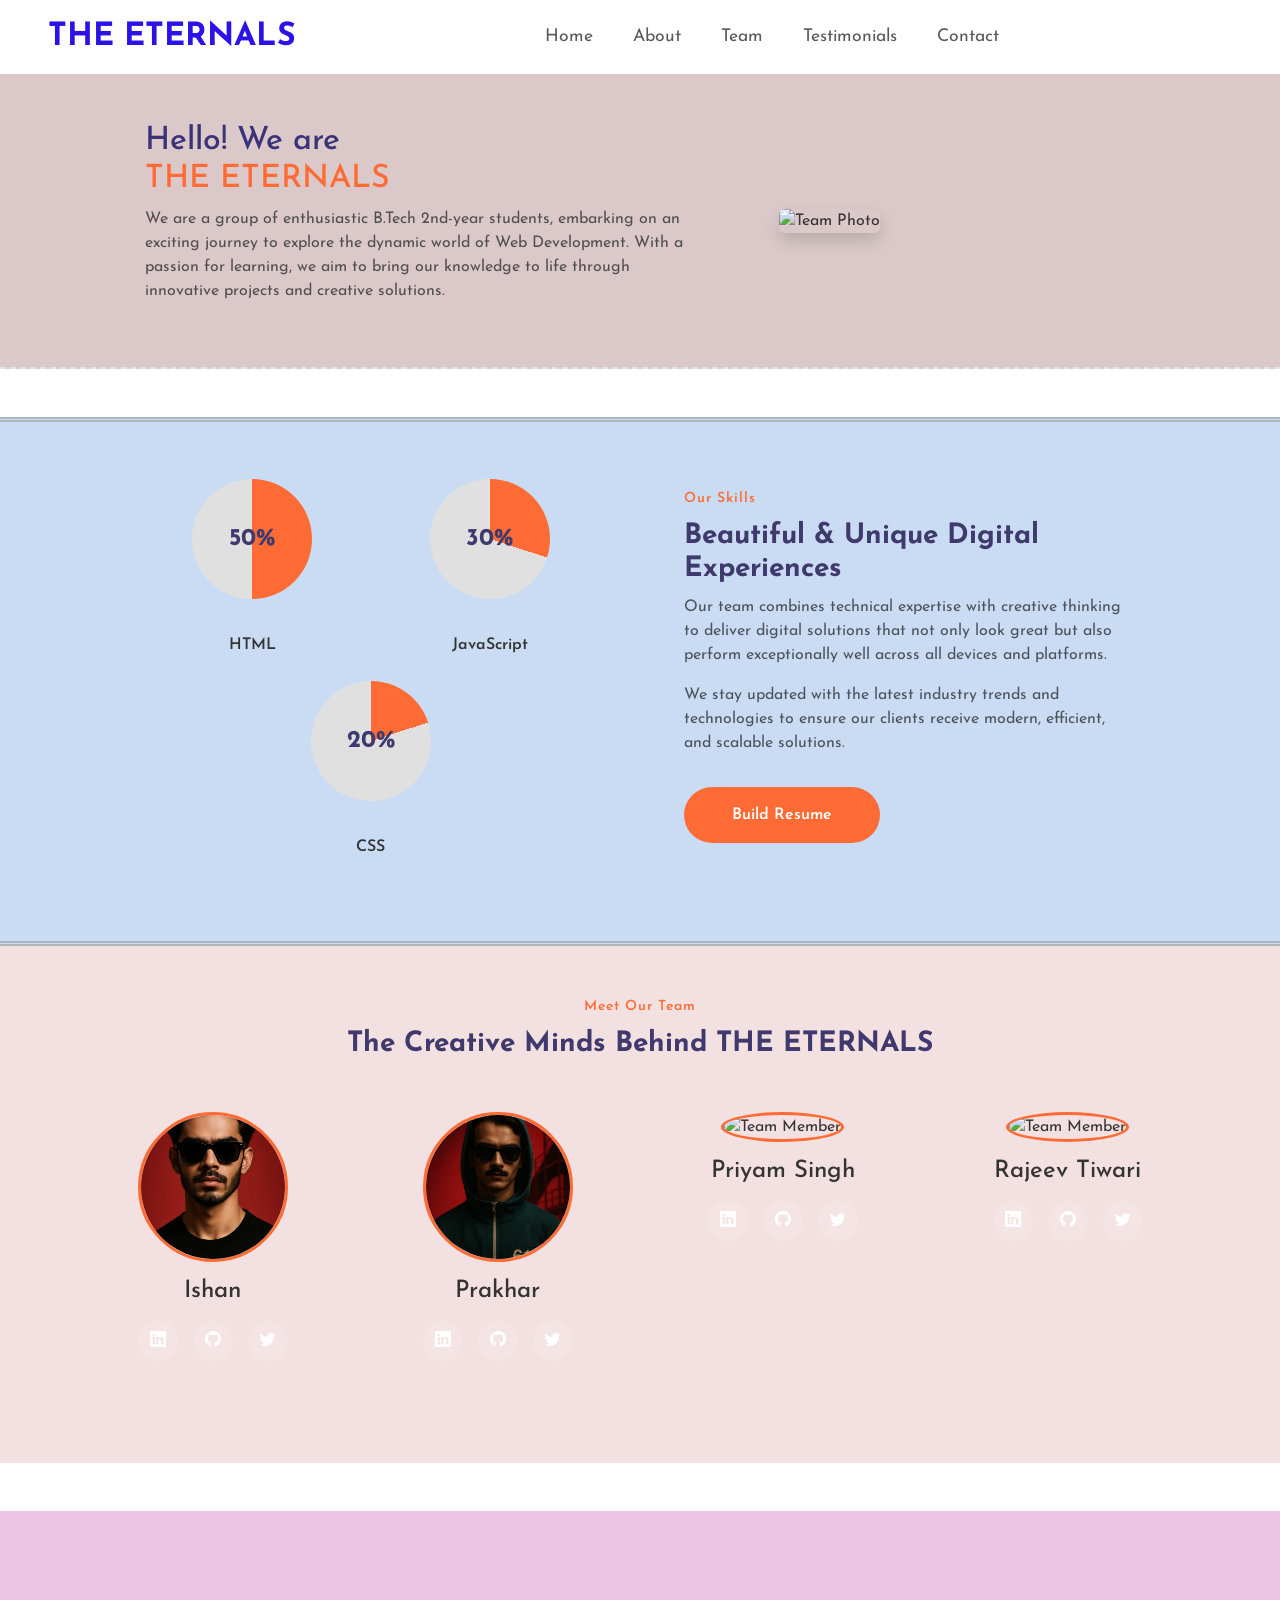
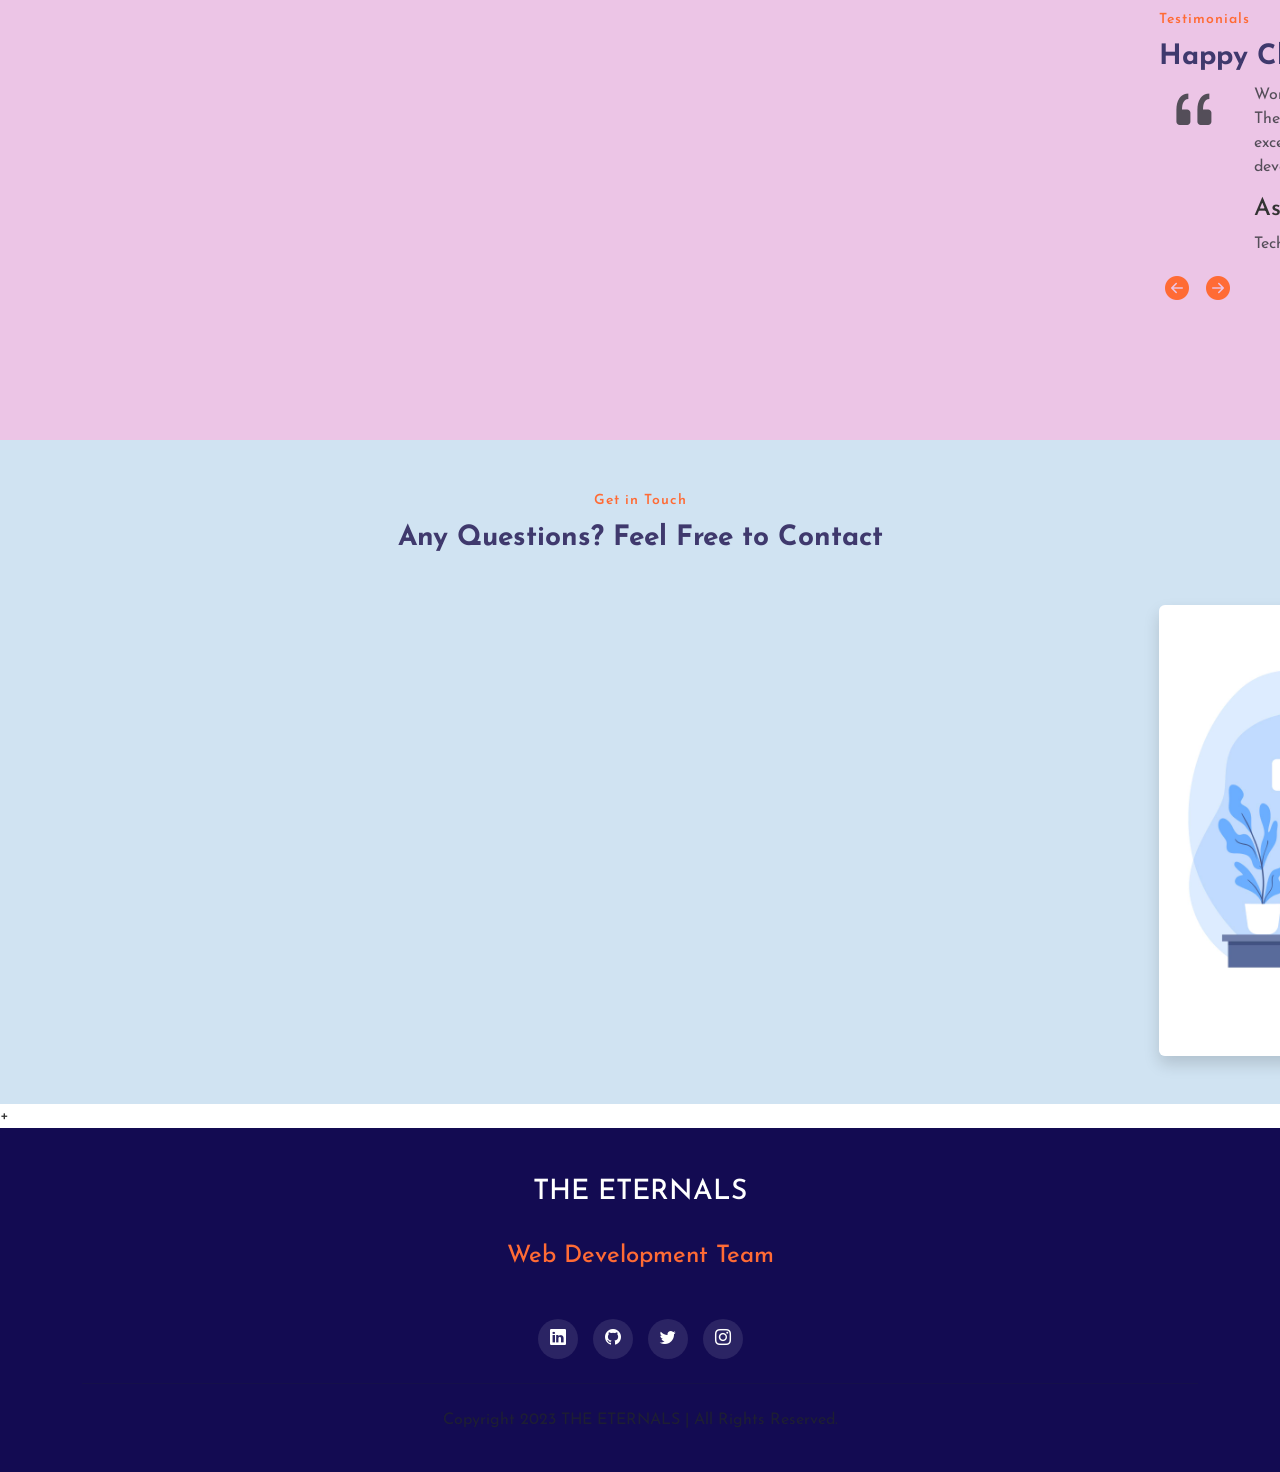
==== commit f995f12c: "Update index.html" ====
--- a/index.html
+++ b/index.html
@@ -271,7 +271,7 @@
               
               <div class="form-group">
                 <label for="phone">Phone</label>
-                 <input type="tel" id="phone" placeholder="+91-91191-19119" maxlength="10" pattern="\d{10}"
+                 <input type="tel" id="phone" placeholder="-91191-19119" maxlength="10" pattern="\d{10}"
                   oninput="this.value=this.value.replace(/\D/g,'')">
                   </div>
               <div class="form-group">
@@ -737,3 +737,4 @@
    
   </body>
 </html>
+
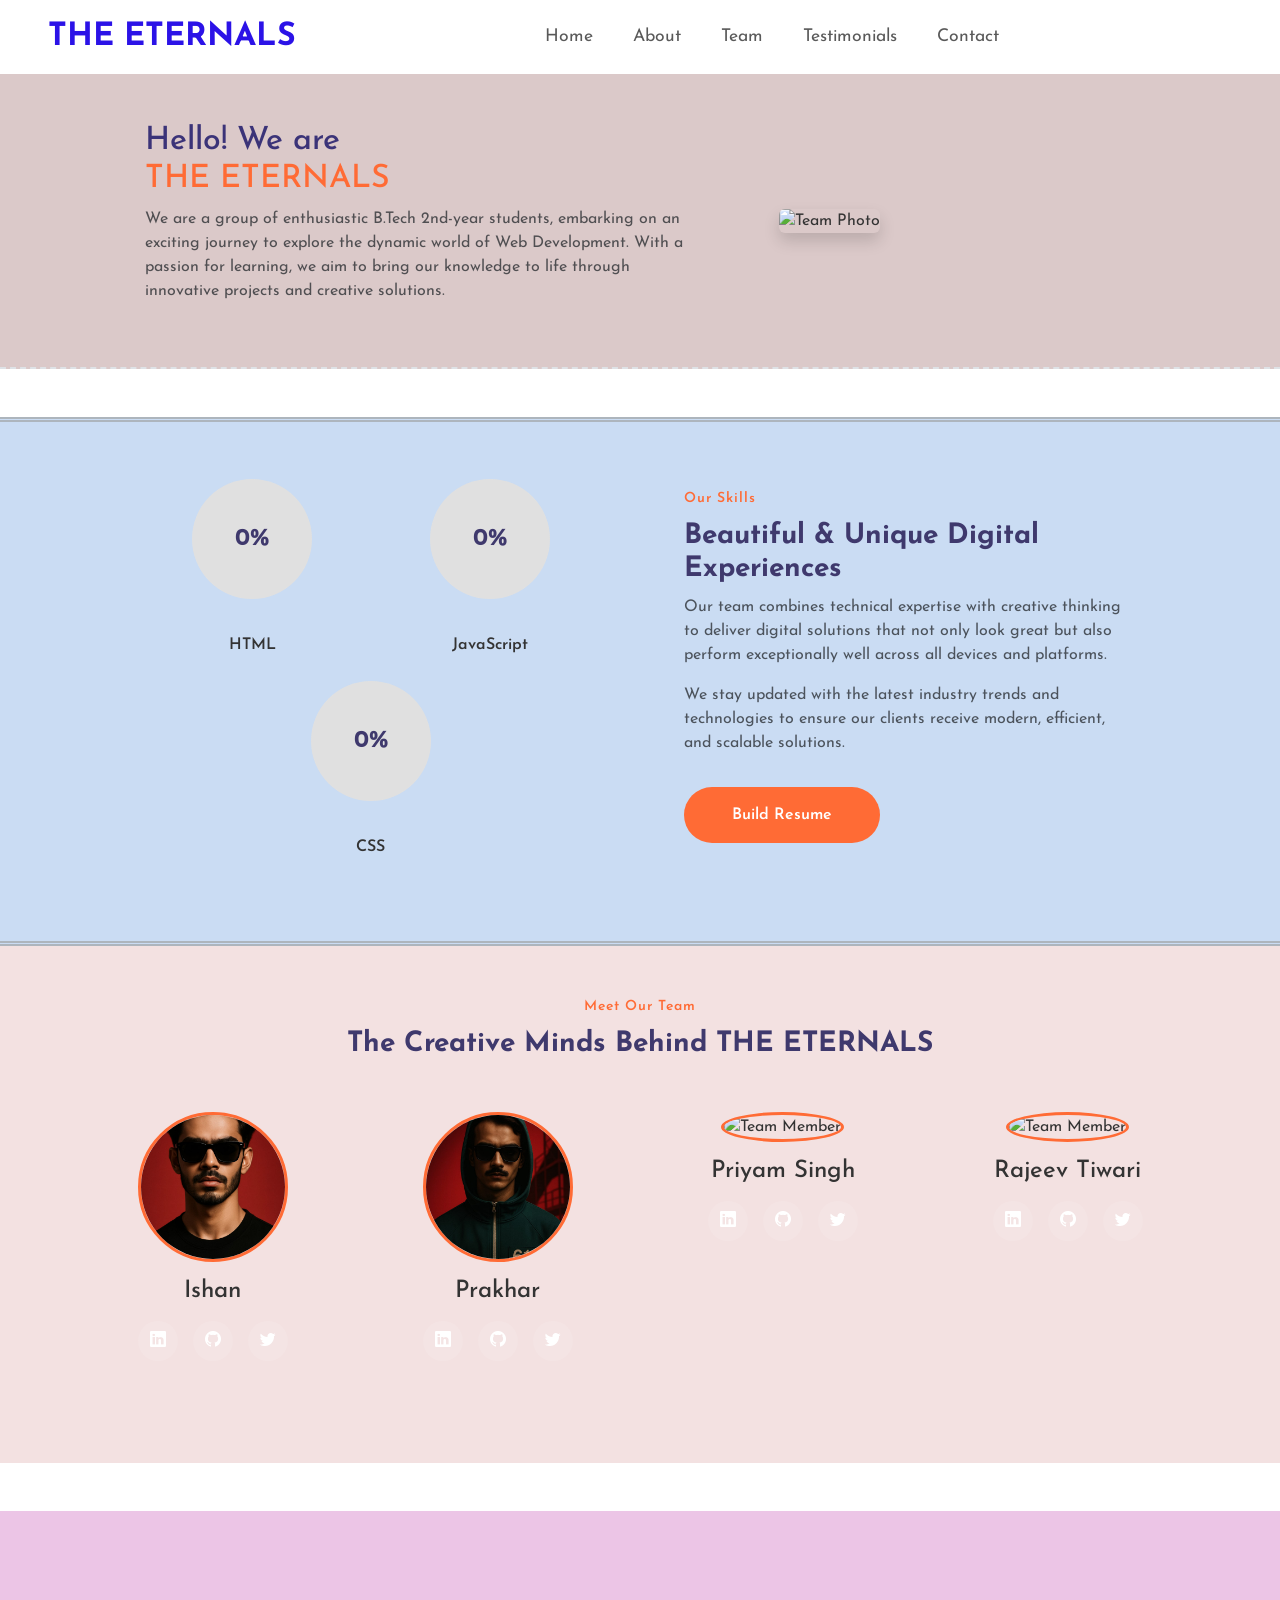
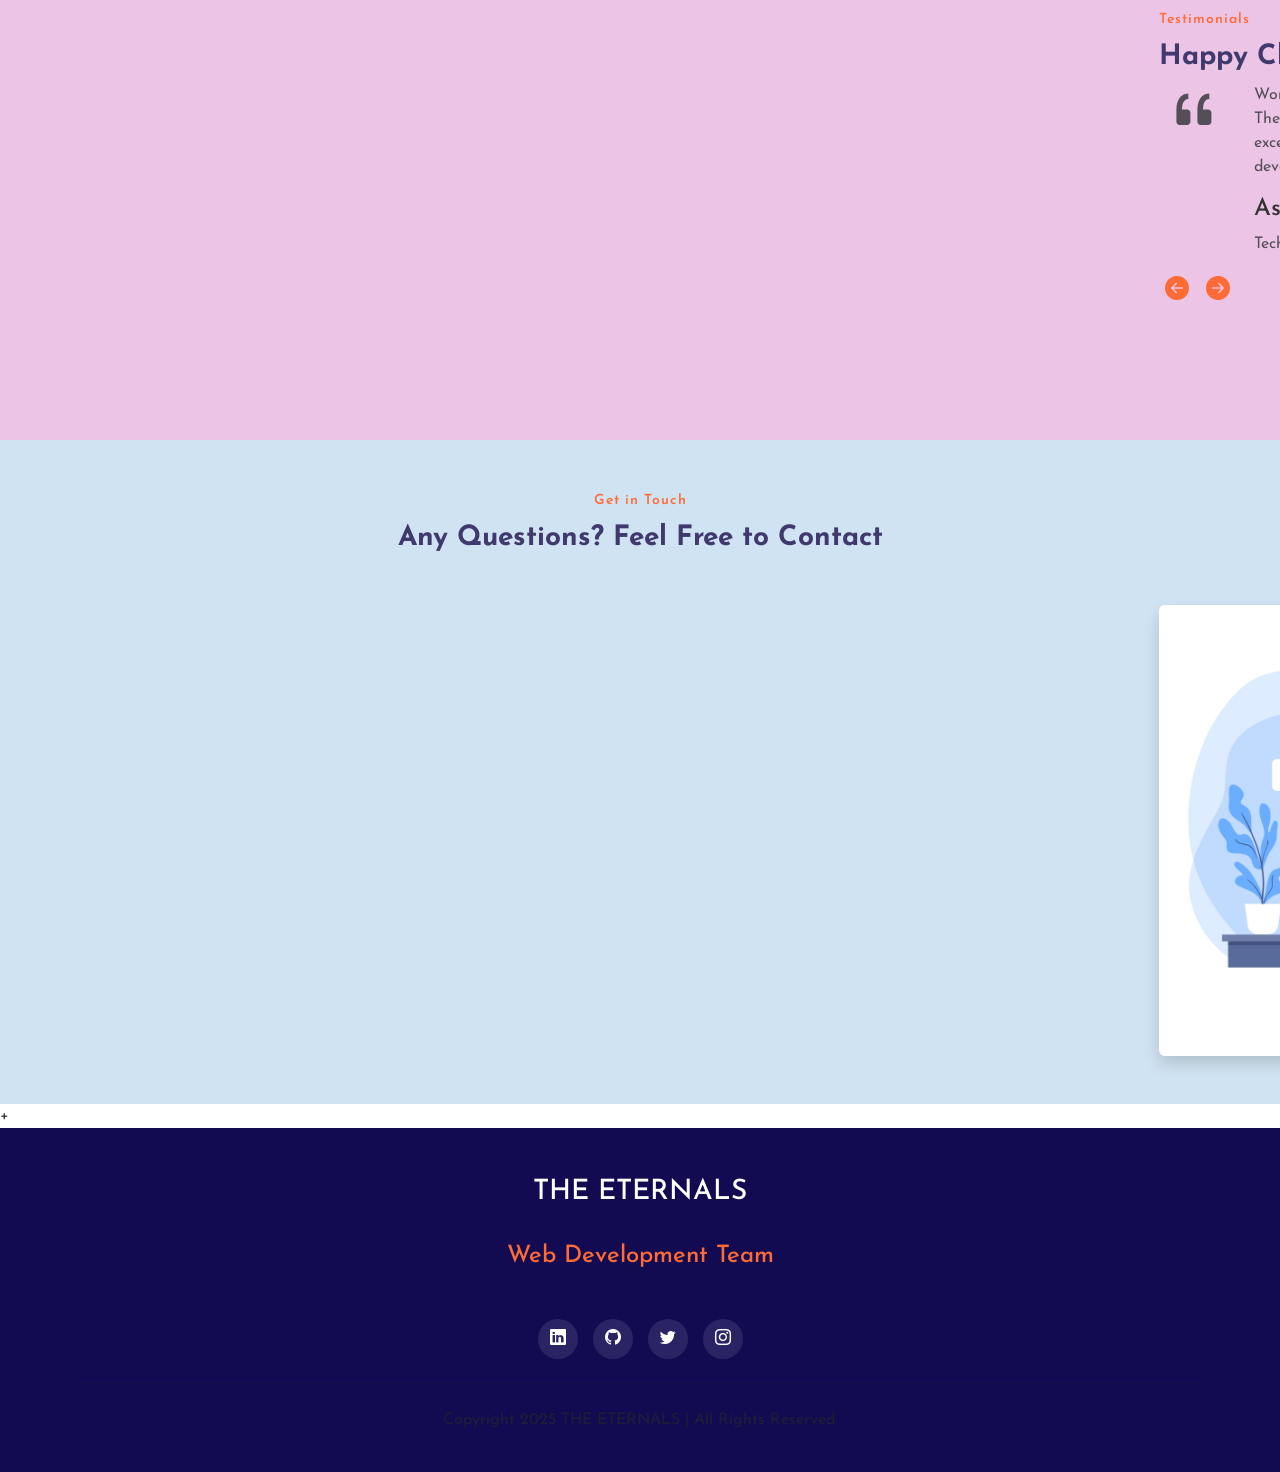
==== commit 7c3d3d90: "Update index.html" ====
--- a/index.html
+++ b/index.html
@@ -271,7 +271,7 @@
               
               <div class="form-group">
                 <label for="phone">Phone</label>
-                 <input type="tel" id="phone" placeholder="-91191-19119" maxlength="10" pattern="\d{10}"
+                 <input type="tel" id="phone" placeholder="91191-19119" maxlength="10" pattern="\d{10}"
                   oninput="this.value=this.value.replace(/\D/g,'')">
                   </div>
               <div class="form-group">
@@ -398,7 +398,6 @@
                    </div>
 
                     </div>
-<!-- Add this template selector modal after the resume builder modal -->
 <div id="template-modal" class="resume-builder-modal" style="display: none;">
   <div class="resume-builder-content" style="max-width: 1000px;">
     <span class="close-resume-builder" onclick="closeTemplateModal()">&times;</span>
@@ -498,7 +497,7 @@
   <h2 class="section-title"><i class="fas fa-eye"></i> Resume Preview</h2>
   <div class="resume-preview" id="resumePreview">
 
-    <!-- Resume content will be generated here -->
+    <!-- Resume generated -->
     <div class="resume-header" style="position: relative;">
        <div class="resume-name">Your Name</div>
       <div class="resume-title">Your Professional Title</div>
@@ -545,7 +544,6 @@
             <div class="heading">
               <small>Testimonials</small>
               <h3>Happy Clients Feedback</h3>
-              <!-- here we will use carousel element from bootstrap -->
               <div
                 id="carouselExampleControls"
                 class="carousel slide"
@@ -682,13 +680,6 @@
     </section>
     <!-- contact section ends here -->
 
-      <!-- now we will make back to top button when user click on it it will be redirected to top page  -->
-    <button
-      type="button"
-      class="btn btn-floating btn-lg rounded-pill"
-      id="btn-back-to-top">
-    </button>
-
     <!-- footer section starts  -->+
      
     <footer class="text-center text-muted py-4">
@@ -711,7 +702,7 @@
         </div>
         <hr class="text-muted my-4" />
 
-        <p>Copyright 2023 THE ETERNALS | All Rights Reserved.</p>
+        <p>Copyright 2025 THE ETERNALS | All Rights Reserved.</p>
       </div>
     </footer>
     <!-- footer section ends here -->
@@ -737,4 +728,3 @@
    
   </body>
 </html>
-
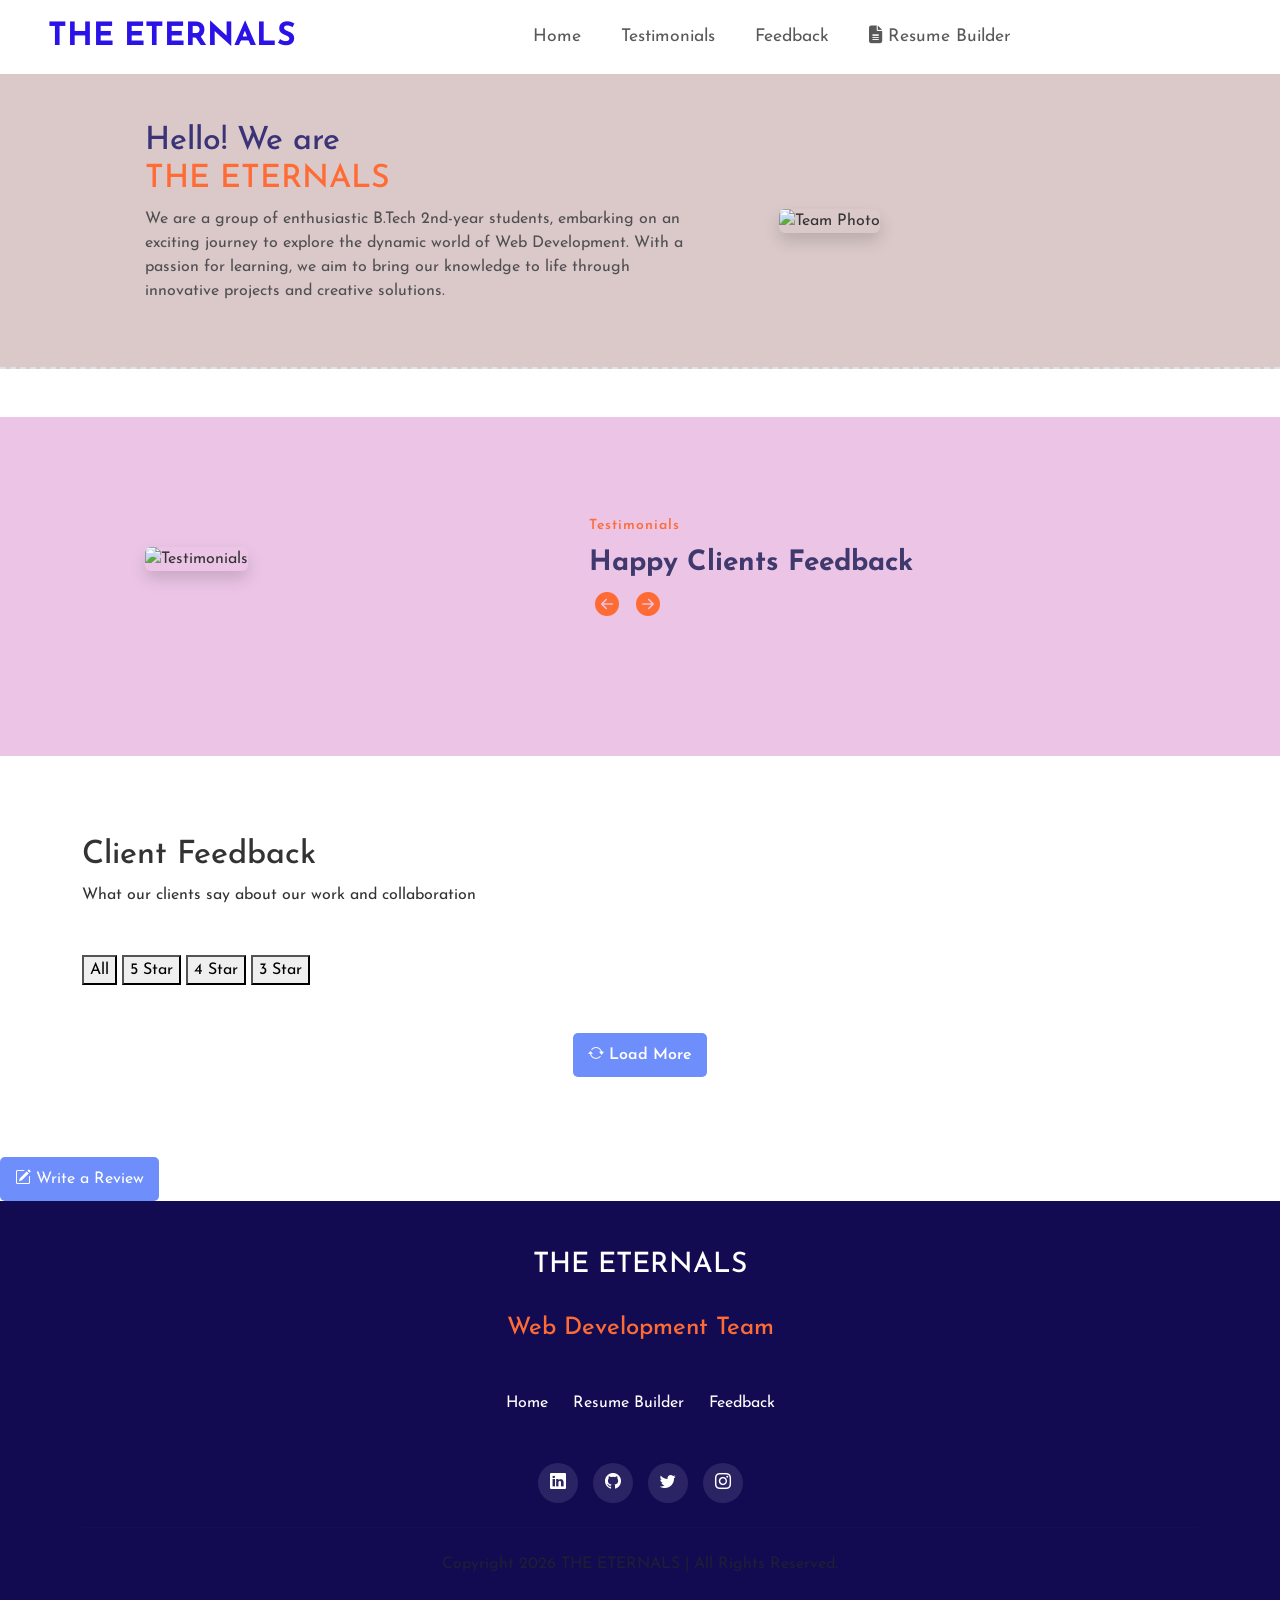
==== commit b4453dea: "Update index.html" ====
--- a/index.html
+++ b/index.html
@@ -1,730 +1,517 @@
 <!DOCTYPE html>
 <html lang="en">
-  <head>
+<head>
     <meta charset="UTF-8" />
     <meta http-equiv="X-UA-Compatible" content="IE=edge" />
     <meta name="viewport" content="width=device-width, initial-scale=1.0" />
     <title>THE ETERNALS - Personal Portfolio</title>
-    <link
-      href="https://cdn.jsdelivr.net/npm/bootstrap@5.2.3/dist/css/bootstrap.min.css"
-      rel="stylesheet"
-      integrity="sha384-rbsA2VBKQhggwzxH7pPCaAqO46MgnOM80zW1RWuH61DGLwZJEdK2Kadq2F9CUG65"
-      crossorigin="anonymous"
-    />
-    <!--css file -->
-   <link rel="stylesheet" href="port.css"/>
-
-    <!-- google font link -->
+    
+    <!-- Bootstrap CSS -->
+    <link href="https://cdn.jsdelivr.net/npm/bootstrap@5.2.3/dist/css/bootstrap.min.css" rel="stylesheet" />
+    
+    <!-- Google Font -->
     <link rel="preconnect" href="https://fonts.googleapis.com" />
     <link rel="preconnect" href="https://fonts.gstatic.com" crossorigin />
-    <link
-      href="https://fonts.googleapis.com/css2?family=Josefin+Sans:wght@300;400;500;600;700&display=swap"
-      rel="stylesheet"
-    />
-
-    <!-- bootstrap iconlink  -->
-    <link
-      rel="stylesheet"
-      href="https://cdn.jsdelivr.net/npm/bootstrap-icons@1.10.4/font/bootstrap-icons.css"
-    /> 
-
-    <!-- for adding animation to website we have use AOS library 
-    AOS Library css file cdn link -->
+    <link href="https://fonts.googleapis.com/css2?family=Josefin+Sans:wght@300;400;500;600;700&display=swap" rel="stylesheet" />
+    
+    <!-- Bootstrap Icons -->
+    <link rel="stylesheet" href="https://cdn.jsdelivr.net/npm/bootstrap-icons@1.10.4/font/bootstrap-icons.css" />
+    
+    <!-- AOS Library -->
     <link rel="stylesheet" href="https://unpkg.com/aos@next/dist/aos.css" />
-
-    <!-- jquery link  -->
+    
+    <!-- Font Awesome -->
+    <link rel="stylesheet" href="https://cdnjs.cloudflare.com/ajax/libs/font-awesome/6.4.0/css/all.min.css">
+    
+    <!-- Custom CSS -->
+    <link rel="stylesheet" href="port.css"/>
+</head>
+<body>
+    <!-- Navbar -->
+    <nav id="navbar-top" class="navbar navbar-expand-lg navbar-light bg-white sticky-top">
+        <div class="container-fluid px-5">
+            <a class="navbar-brand fw-bold fs-2" href="#" style="color: #2b12e7">THE ETERNALS</a>
+            <button class="navbar-toggler" type="button" data-bs-toggle="collapse" data-bs-target="#navbarNav">
+                <span class="navbar-toggler-icon"></span>
+            </button>
+            <div class="collapse navbar-collapse justify-content-center" id="navbarNav">
+                <ul class="navbar-nav gap-4" style="font-size: 1.1rem">
+                    <li class="nav-item"><a class="nav-link" href="#home">Home</a></li>
+                    <li class="nav-item"><a class="nav-link" href="#testimonial">Testimonials</a></li>
+                    <li class="nav-item"><a class="nav-link" href="#feedback">Feedback</a></li>
+                    <li class="nav-item">
+                        <a class="nav-link resume-builder-nav-link" href="#" id="build-resume-nav">
+                            <i class="fas fa-file-alt"></i> Resume Builder
+                        </a>
+                    </li>
+                </ul>
+            </div>
+        </div>
+    </nav>
+
+    <!-- Home Section -->
+    <section class="home pt-5 pb-5" id="home">
+        <div class="container">
+            <div class="row justify-content-evenly align-items-center">
+                <div class="col-12 col-md-6 text-center text-md-start" data-aos="slide-right">
+                    <h2 style="color: #3b3378">
+                        Hello! We are <br /><span class="c-orange">THE ETERNALS</span>
+                    </h2>
+                    <p class="text-muted">
+                        We are a group of enthusiastic B.Tech 2nd-year students, embarking on an exciting
+                        journey to explore the dynamic world of Web Development. With a passion for 
+                        learning, we aim to bring our knowledge to life through innovative projects
+                        and creative solutions.
+                    </p>
+                </div>
+                <div class="col-12 col-md-4 d-none d-md-block" data-aos="slide-left">
+                    <img src="https://images.unsplash.com/photo-1522071820081-009f0129c71c?ixlib=rb-4.0.3&auto=format&fit=crop&w=500&q=80" class="img-fluid rounded shadow" alt="Team Photo" />
+                </div>
+            </div>
+        </div>
+    </section>
+
+    <!-- Testimonial Section -->
+    <section class="testimonial mt-5 pt-5" id="testimonial">
+        <div class="container">
+            <div class="row justify-content-evenly align-items-center">
+                <div class="col-md-4 col-10 mb-4" data-aos="slide-right">
+                    <img src="https://images.unsplash.com/photo-1552664730-d307ca884978?ixlib=rb-4.0.3&auto=format&fit=crop&w=500&q=80" class="img-fluid rounded shadow" alt="Testimonials" />
+                </div>
+                <div class="col-md-6 col-10 mt-5" data-aos="slide-left">
+                    <div class="heading">
+                        <small>Testimonials</small>
+                        <h3>Happy Clients Feedback</h3>
+                        <div id="carouselExampleControls" class="carousel slide" data-bs-ride="carousel">
+                            <div class="carousel-inner" id="testimonial-carousel">
+                                <!-- Testimonials loaded dynamically -->
+                            </div>
+                            <button class="nextprev-btn rounded-pill prev-btn" type="button" data-bs-target="#carouselExampleControls" data-bs-slide="prev">
+                                <i class="bi bi-arrow-left-circle-fill prev"></i>
+                            </button>
+                            <button class="nextprev-btn rounded-pill next-btn" type="button" data-bs-target="#carouselExampleControls" data-bs-slide="next">
+                                <i class="bi bi-arrow-right-circle-fill next"></i>
+                            </button>
+                        </div>
+                    </div>
+                </div>
+            </div>
+        </div>
+    </section>
+
+    <!-- Feedback Section -->
+    <section class="feedback-section" id="feedback">
+        <div class="container">
+            <div class="feedback-header" data-aos="fade-up">
+                <h2>Client Feedback</h2>
+                <p>What our clients say about our work and collaboration</p>
+            </div>
+
+            <div id="feedback-stats" class="mb-5" data-aos="fade-up"></div>
+
+
+            <div class="filter-buttons" data-aos="fade-up">
+                <button class="filter-btn active" onclick="filterTestimonials('all')">All</button>
+                <button class="filter-btn" onclick="filterTestimonials(5)">5 Star</button>
+                <button class="filter-btn" onclick="filterTestimonials(4)">4 Star</button>
+                <button class="filter-btn" onclick="filterTestimonials(3)">3 Star</button>
+            </div>
+
+            <div class="row" id="testimonials-container" data-aos="fade-up"></div>
+
+            <div class="text-center mt-5" data-aos="fade-up">
+                <button class="btn c-btn" onclick="loadMoreTestimonials()">
+                    <i class="bi bi-arrow-repeat"></i> Load More
+                </button>
+            </div>
+        </div>
+    </section>
+
+    <!-- Feedback Modal -->
+    <div class="modal fade feedback-modal" id="feedbackModal" tabindex="-1">
+        <div class="modal-dialog modal-dialog-centered">
+            <div class="modal-content">
+                <div class="modal-header">
+                    <h5 class="modal-title"><i class="bi bi-chat-dots me-2"></i>Share Your Feedback</h5>
+                    <button type="button" class="btn-close btn-close-white" data-bs-dismiss="modal"></button>
+                </div>
+                <div class="modal-body">
+                    <form id="feedback-form">
+                        <div class="mb-3">
+                            <label for="feedback-name" class="form-label">Your Name *</label>
+                            <input type="text" class="form-control" id="feedback-name" required>
+                        </div>
+                        
+                        <div class="mb-3">
+                            <label for="feedback-email" class="form-label">Email *</label>
+                            <input type="email" class="form-control" id="feedback-email" required>
+                        </div>
+                        
+                        <div class="mb-3">
+                            <label for="feedback-company" class="form-label">Company (Optional)</label>
+                            <input type="text" class="form-control" id="feedback-company">
+                        </div>
+                        
+                        <div class="mb-3">
+                            <label class="form-label">Rating *</label>
+                            <div class="rating-input" id="rating-input">
+                                <i class="bi bi-star" data-rating="1"></i>
+                                <i class="bi bi-star" data-rating="2"></i>
+                                <i class="bi bi-star" data-rating="3"></i>
+                                <i class="bi bi-star" data-rating="4"></i>
+                                <i class="bi bi-star" data-rating="5"></i>
+                            </div>
+                            <input type="hidden" id="feedback-rating" value="">
+                        </div>
+                        
+                        <div class="mb-3">
+                            <label for="feedback-message" class="form-label">Your Feedback *</label>
+                            <textarea class="form-control" id="feedback-message" rows="4" required></textarea>
+                        </div>
+                        
+                        <button type="submit" class="btn c-btn w-100">
+                            <i class="bi bi-send me-2"></i>Submit Feedback
+                        </button>
+                    </form>
+                </div>
+            </div>
+        </div>
+    </div>
+
+    <!-- Submit Feedback Button -->
+    <button class="submit-feedback-btn btn" data-bs-toggle="modal" data-bs-target="#feedbackModal">
+        <i class="bi bi-pencil-square"></i> Write a Review
+    </button>
+
+    <!-- AI Resume Builder Modal -->
+    <div id="resume-builder-modal" class="resume-builder-modal">
+        <div class="resume-builder-content">
+            <span class="close-resume-builder">&times;</span>
+            
+            <header>
+                <h1>AI Resume Builder</h1>
+                <p class="subtitle">Create a professional resume in minutes with AI-powered suggestions</p>
+                <span class="ai-badge"><i class="fas fa-robot"></i> Powered by AI</span>
+            </header>
+
+            <div class="main-content">
+                <div class="form-section">
+                    <div class="tabs">
+                        <div class="tab active" data-tab="personal">Personal Info</div>
+                        <div class="tab" data-tab="experience">Experience</div>
+                        <div class="tab" data-tab="education">Education</div>
+                        <div class="tab" data-tab="skills">Skills</div>
+                    </div>
+
+                    <div class="tab-content active" id="personal-tab">
+                        <h2 class="section-title"><i class="fas fa-user"></i> Personal Information</h2>
+                        
+                        <div class="form-group">
+                            <label for="fullName">Full Name</label>
+                            <input type="text" id="fullName" placeholder="John Doe">
+                        </div>
+                        
+                        <div class="form-group">
+                            <label for="jobTitle">Professional Title</label>
+                            <input type="text" id="jobTitle" placeholder="Software Engineer">
+                        </div>
+                        
+                        <div class="form-group">
+                            <label for="email">Email</label>
+                            <input type="email" id="email" placeholder="john.doe@example.com">
+                        </div>
+                        
+                        <div class="form-group">
+                            <label for="phone">Phone</label>
+                            <input type="tel" id="phone" placeholder="+91-91191-19119" maxlength="10" pattern="\d{10}" oninput="this.value=this.value.replace(/\D/g,'')">
+                        </div>
+                        
+                        <div class="form-group">
+                            <label for="location">Location</label>
+                            <input type="text" id="location" placeholder="Motihari">
+                        </div>
+                        
+                        <div class="form-group">
+                            <label for="summary">Professional Summary</label>
+                            <textarea id="summary" placeholder="Experienced software engineer with 5+ years in web development..."></textarea>
+                        </div>
+                        
+                        <button class="btn btn-ai btn-full" id="ai-summary">
+                            <i class="fas fa-magic"></i> Generate Summary with AI
+                        </button>
+                    </div>
+
+                    <div class="tab-content" id="experience-tab">
+                        <h2 class="section-title"><i class="fas fa-briefcase"></i> Work Experience</h2>
+                        
+                        <div class="form-group">
+                            <label for="company">Company</label>
+                            <input type="text" id="company" placeholder="Tech Solutions Inc.">
+                        </div>
+                        
+                        <div class="form-group">
+                            <label for="jobRole">Job Title</label>
+                            <input type="text" id="jobRole" placeholder="Senior Developer">
+                        </div>
+                        
+                        <div class="form-group">
+                            <label for="startDate">Start Date</label>
+                            <input type="date" id="startDate">
+                        </div>
+                        
+                        <div class="form-group">
+                            <label for="endDate">End Date</label>
+                            <input type="date" id="endDate">
+                        </div>
+                        
+                        <div class="form-group">
+                            <label for="jobDescription">Job Description</label>
+                            <textarea id="jobDescription" placeholder="Describe your responsibilities and achievements..."></textarea>
+                        </div>
+                        
+                        <button class="btn" id="addExperience">
+                            <i class="fas fa-plus"></i> Add Experience
+                        </button>
+                        
+                        <div id="experienceList"></div>
+                        
+                        <div class="ai-suggestions">
+                            <div class="suggestion-title">
+                                <i class="fas fa-lightbulb"></i> AI Suggestion
+                            </div>
+                            <p class="suggestion-text">Use action verbs and quantify achievements. Instead of "Responsible for team management", try "Managed a team of 5 developers, increasing productivity by 20%".</p>
+                        </div>
+                    </div>
+
+                    <div class="tab-content" id="education-tab">
+                        <h2 class="section-title"><i class="fas fa-graduation-cap"></i> Education</h2>
+                        
+                        <div class="form-group">
+                            <label for="institution">Institution</label>
+                            <input type="text" id="institution" placeholder="University of Technology">
+                        </div>
+                        
+                        <div class="form-group">
+                            <label for="degree">Degree</label>
+                            <input type="text" id="degree" placeholder="Bachelor of Science in Computer Science">
+                        </div>
+                        
+                        <div class="form-group">
+                            <label for="gradYear">Graduation Year</label>
+                            <input type="text" id="gradYear" maxlength="4" placeholder="2024">
+                        </div>
+                        
+                        <div class="form-group">
+                            <label for="gpa">GPA (Optional)</label>
+                            <input type="text" id="gpa" placeholder="3.8">
+                        </div>
+                        
+                        <button class="btn" id="addEducation">
+                            <i class="fas fa-plus"></i> Add Education
+                        </button>
+                        
+                        <div id="educationList"></div>
+                    </div>
+
+                    <div class="tab-content" id="skills-tab">
+                        <h2 class="section-title"><i class="fas fa-tools"></i> Skills</h2>
+                        
+                        <div class="form-group">
+                            <label for="skillInput">Add Skill</label>
+                            <input type="text" id="skillInput" placeholder="JavaScript, Project Management, etc.">
+                        </div>
+                        
+                        <button class="btn" id="addSkill">
+                            <i class="fas fa-plus"></i> Add Skill
+                        </button>
+                        
+                        <div class="skills-list" id="skillsContainer"></div>
+                        
+                        <div class="ai-suggestions">
+                            <div class="suggestion-title">
+                                <i class="fas fa-lightbulb"></i> AI Suggestion
+                            </div>
+                            <p class="suggestion-text">Include a mix of technical and soft skills. Group related skills together (e.g., Programming Languages, Tools, Methodologies).</p>
+                        </div>
+                    </div>
+
+                    <div class="action-buttons">
+                        <button class="btn btn-ai" id="ai-review">
+                            <i class="fas fa-robot"></i> AI Resume Review
+                        </button>
+                        <button class="btn" id="downloadPdf">
+                            <i class="fas fa-download"></i> Download PDF
+                        </button>
+                        <button class="btn" id="resetForm">
+                            <i class="fas fa-redo"></i> Reset Form
+                        </button>
+                        <button class="btn" id="template-selector">
+                            <i class="fas fa-palette"></i> Choose Template
+                        </button>
+                    </div>
+                </div>
+                
+                <div class="preview-section">
+                    <h2 class="section-title"><i class="fas fa-eye"></i> Resume Preview</h2>
+                    <div class="resume-preview" id="resumePreview">
+                        <div class="resume-header">
+                            <div class="resume-name">Your Name</div>
+                            <div class="resume-title">Your Professional Title</div>
+                            <div class="resume-contact">
+                                <span>email@example.com</span>
+                                <span>(123) 456-7890</span>
+                                <span>City, State</span>
+                            </div>
+                        </div>
+                        
+                        <div class="resume-section">
+                            <div class="resume-section-title">Professional Summary</div>
+                            <p>Your professional summary will appear here. Write a brief overview of your experience, skills, and career goals.</p>
+                        </div>
+                        
+                        <div class="resume-section">
+                            <div class="resume-section-title">Work Experience</div>
+                            <p>Your work experience will be listed here.</p>
+                        </div>
+                        
+                        <div class="resume-section">
+                            <div class="resume-section-title">Education</div>
+                            <p>Your education history will be listed here.</p>
+                        </div>
+                        
+                        <div class="resume-section">
+                            <div class="resume-section-title">Skills</div>
+                            <p>Your skills will be listed here.</p>
+                        </div>
+                    </div>
+                </div>
+            </div>
+        </div>
+    </div>
+
+    <!-- Template Modal -->
+    <div id="template-modal" class="resume-builder-modal" style="display: none;">
+        <div class="resume-builder-content" style="max-width: 1000px;">
+            <span class="close-resume-builder" onclick="closeTemplateModal()">&times;</span>
+            
+            <header>
+                <h1>Choose ATS-Friendly Resume Template</h1>
+                <p class="subtitle">Select a professional template that passes through Applicant Tracking Systems</p>
+            </header>
+
+            <div class="row mt-4">
+                <div class="col-md-4 mb-4">
+                    <div class="template-card" data-template="modern">
+                        <div class="template-preview modern-template">
+                            <div class="template-header" style="background: #2c3e50; color: white; padding: 20px;">
+                                <h4 style="margin: 0; font-size: 22px;">JOHN DOE</h4>
+                                <p style="margin: 5px 0; font-size: 14px;">Software Engineer</p>
+                            </div>
+                            <div class="template-body" style="padding: 15px; background: white;">
+                                <div class="section" style="margin-bottom: 15px;">
+                                    <h5 style="color: #2c3e50; border-bottom: 2px solid #3498db; padding-bottom: 5px;">EXPERIENCE</h5>
+                                    <p style="font-size: 12px; margin: 5px 0;">Senior Developer at Tech Company</p>
+                                </div>
+                            </div>
+                        </div>
+                        <div class="template-info text-center mt-2">
+                            <h6>Modern Professional</h6>
+                            <small class="text-muted">Clean & ATS-Friendly</small>
+                        </div>
+                    </div>
+                </div>
+
+                <div class="col-md-4 mb-4">
+                    <div class="template-card" data-template="executive">
+                        <div class="template-preview executive-template">
+                            <div class="template-header" style="background: #37424d; color: white; padding: 20px; border-left: 5px solid #e74c3c;">
+                                <h4 style="margin: 0; font-size: 22px;">JOHN DOE</h4>
+                                <p style="margin: 5px 0; font-size: 14px;">Senior Manager</p>
+                            </div>
+                            <div class="template-body" style="padding: 15px; background: #ecf0f1;">
+                                <div class="section" style="margin-bottom: 15px;">
+                                    <h5 style="color: #2c3e50;">PROFESSIONAL EXPERIENCE</h5>
+                                    <p style="font-size: 12px; margin: 5px 0;">Company Name - Position</p>
+                                </div>
+                            </div>
+                        </div>
+                        <div class="template-info text-center mt-2">
+                            <h6>Executive Classic</h6>
+                            <small class="text-muted">Corporate & Formal</small>
+                        </div>
+                    </div>
+                </div>
+
+                <div class="col-md-4 mb-4">
+                    <div class="template-card" data-template="minimalist">
+                        <div class="template-preview minimalist-template">
+                            <div class="template-header" style="padding: 20px; border-bottom: 3px solid #27ae60;">
+                                <h4 style="margin: 0; color: #2c3e50; font-size: 22px;">JOHN DOE</h4>
+                                <p style="margin: 5px 0; color: #7f8c8d; font-size: 14px;">Full Stack Developer</p>
+                            </div>
+                            <div class="template-body" style="padding: 15px;">
+                                <div class="section" style="margin-bottom: 15px;">
+                                    <h5 style="color: #27ae60; font-size: 14px;">WORK HISTORY</h5>
+                                    <p style="font-size: 12px; margin: 5px 0;">Role at Company</p>
+                                </div>
+                            </div>
+                        </div>
+                        <div class="template-info text-center mt-2">
+                            <h6>Minimalist</h6>
+                            <small class="text-muted">Simple & Clean</small>
+                        </div>
+                    </div>
+                </div>
+            </div>
+
+            <div class="text-center mt-4">
+                <button class="btn btn-secondary" onclick="closeTemplateModal()">Cancel</button>
+            </div>
+        </div>
+    </div>
+
+    <!-- Back to Top Button -->
+    <button type="button" class="btn btn-floating btn-lg rounded-pill" id="btn-back-to-top">
+        <i class="bi bi-arrow-up"></i>
+    </button>
+
+    <!-- Footer -->
+    <footer class="text-center text-muted py-4">
+        <div class="container">
+            <h3 class="text-white pt-4" data-aos="fade-up">THE ETERNALS</h3>
+            <h4 class="text-pink pt-4" data-aos="fade-up">Web Development Team</h4>
+            <div class="link-group mt-5" data-aos="fade-up">
+                <a href="#home">Home</a>
+                <div class="vr d-none d-md-inline"></div>
+                <a href="#" id="footer-resume-link">Resume Builder</a>
+                <div class="vr d-none d-md-inline"></div>
+                <a href="#feedback">Feedback</a>
+            </div>
+            <div class="social-links mt-5" data-aos="fade-up">
+                <button class="rounded-pill"><i class="bi bi-linkedin"></i></button>
+                <button class="rounded-pill"><i class="bi bi-github"></i></button>
+                <button class="rounded-pill"><i class="bi bi-twitter"></i></button>
+                <button class="rounded-pill"><i class="bi bi-instagram"></i></button>
+            </div>
+            <hr class="text-muted my-4" />
+            <p>Copyright 2026 THE ETERNALS | All Rights Reserved.</p>
+        </div>
+    </footer>
+
+    <!-- Scripts -->
+    <script src="https://cdn.jsdelivr.net/npm/bootstrap@5.2.3/dist/js/bootstrap.bundle.min.js"></script>
+    <script src="https://unpkg.com/aos@next/dist/aos.js"></script>
     <script src="https://ajax.googleapis.com/ajax/libs/jquery/3.6.4/jquery.min.js"></script>
-    
-    <!-- Font Resume Builder -->
-    <link rel="stylesheet" href="https://cdnjs.cloudflare.com/ajax/libs/font-awesome/6.4.0/css/all.min.css">
-    
-    <!--PDF generation -->
     <script src="https://cdnjs.cloudflare.com/ajax/libs/jspdf/2.5.1/jspdf.umd.min.js"></script>
-  </head>
-  <body>
-    <!-- navbar starts -->
-    <nav
-      id="navbar-top"
-      class="navbar navbar-expand-lg navbar-light bg-white sticky-top"
-    >
-      <div class="container-fluid px-5">
-        <a class="navbar-brand fw-bold fs-2" href="#" style="color: #2b12e7"
-          >THE ETERNALS</a
-        >
-        <button
-          class="navbar-toggler"
-          type="button"
-          data-bs-toggle="collapse"
-          data-bs-target="#navbarNav"
-          aria-controls="navbarNav"
-          aria-expanded="false"
-          aria-label="Toggle navigation"
-        >
-          <span class="navbar-toggler-icon"></span>
-        </button>
-        <div
-          class="collapse navbar-collapse justify-content-center"
-          id="navbarNav"
-        >
-          <ul class="navbar-nav gap-4" style="font-size: 1.1rem">
-            <li class="nav-item">
-              <a class="nav-link" aria-current="page" href="#home">Home</a>
-            </li>
-            <li class="nav-item">
-              <a class="nav-link" href="#about">About</a>
-            </li>
-            <li class="nav-item">
-              <a class="nav-link" href="#team">Team</a>
-            </li>
-            <li class="nav-item">
-              <a class="nav-link" href="#testimonial">Testimonials</a>
-            </li>
-            <li class="nav-item">
-              <a class="nav-link" href="#contact">Contact</a>
-            </li>
-          </ul>
-        </div>
-      </div>
-    </nav>
-    <!-- navbar ends here -->
-
-    <!-- home section starts  -->
-    <section class="home pt-5 pb-5" id="home">
-      <div class="container">
-        <div class="row justify-content-evenly align-items-center">
-          <div class="col-12 col-md-6 text-center text-md-start" data-aos="slide-right">
-            <h2 style="color: #3b3378">
-              Hello! We are <br /><span class="c-orange">THE ETERNALS</span>
-            </h2>
-            <p class="text-muted">
-              We are a group of enthusiastic B.Tech 2nd-year students, embarking on an exciting
-              journey to explore the dynamic world of Web Development. With a passion for 
-              learning, we aim to bring our knowledge to life through innovative projects
-              and creative solutions.
-            </p>
-          </div>
-          <div class="col-12 col-md-4 d-none d-md-block" data-aos="slide-left">
-            <img src="https://images.unsplash.com/photo-1522071820081-009f0129c71c?ixlib=rb-4.0.3&auto=format&fit=crop&w=500&q=80" class="img-fluid rounded shadow" alt="Team Photo" />
-          </div>
-        </div>
-      </div>
-    </section>
-    <!-- home section ends-->
-
-    <!-- skill section starts -->
-    <section class="skill mt-5 py-5" id="about">
-      <div class="container">
-        <div class="row justify-content-evenly align-items-center">
-          <div class="col-12 col-md-5 skill-with-progress" data-aos="slide-right">
-            <div class="row justify-content-evenly">
-              <div class="col-10 col-md-6 mb-4">
-                <div class="progress-card">
-                  <div class="circular-progress html-css">
-                    <span class="progress-value html-progress">0%</span>
-                  </div>
-                  <br />
-                  <span class="text">HTML</span>
-                </div>
-              </div>
-              <div class="col-10 col-md-6 mb-4">
-                <div class="progress-card">
-                  <div class="circular-progress javascript">
-                    <span class="progress-value javascript-progress">0%</span>
-                  </div>
-                  <br />
-                  <span class="text">JavaScript</span>
-                </div>
-              </div>
-            </div>
-            <div class="row justify-content-evenly">
-              <div class="col-10 col-md-6 mb-4">
-                <div class="progress-card">
-                  <div class="circular-progress CSS">
-                    <span class="progress-value CSS-progress">0%</span>
-                  </div>
-                  <br>
-                  <span class="text">CSS</span>
-                </div>
-              </div>
-            </div>
-          </div>
-          <div class="col-12 col-md-5 skill-detail" data-aos="slide-left">
-            <div class="heading mt-5 mt-md-3">
-              <small>Our Skills</small>
-              <h3>Beautiful & Unique Digital Experiences</h3>
-              <p class="text-muted">
-                Our team combines technical expertise with creative thinking to 
-                deliver digital solutions that not only look great but also perform 
-                exceptionally well across all devices and platforms.
-              </p>
-              <p class="text-muted">
-                We stay updated with the latest industry trends and technologies to 
-                ensure our clients receive modern, efficient, and scalable solutions.
-              </p>
-              <button class="c-btn h-btn mt-3 py-3 px-5 rounded-pill" id="build-resume-btn">
-                Build Resume
-              </button>
-            </div>
-          </div>
-        </div>
-      </div>
-    </section>
-    <!-- skill section end-->
-
-    <!-- Team Section -->
-    <section class="team py-5" id="team">
-      <div class="container">
-        <div class="heading text-center">
-          <small>Meet Our Team</small>
-          <h3>The Creative Minds Behind THE ETERNALS</h3>
-        </div>
-        <div class="row justify-content-center mt-5">
-          <div class="col-md-3 col-sm-6 col-10 mb-4" data-aos="fade-up">
-            <div class="team-member">
-              <img src="images/ishan.jpg" class="team-photo" alt="Team Member">
-              <h4>Ishan</h4>
-              <p class="text-muted"></p>
-              <div class="social-links">
-                <button><i class="bi bi-linkedin" href="#"></i></button>
-                <button><i class="bi bi-github" href="#"></i></button>
-                <button><i class="bi bi-twitter" href="#"></i></button>
-              </div>
-            </div>
-          </div>
-          <div class="col-md-3 col-sm-6 col-10 mb-4" data-aos="fade-up" data-aos-delay="100">
-            <div class="team-member">
-              <img src="images/CR.jpg"class="team-photo" alt="Team Member">
-              <h4> Prakhar</h4>
-              <p class="text-muted"></p>
-              <div class="social-links">
-                <button><i class="bi bi-linkedin" href="https://www.linkedin.com/in/prakhar-pratap-kaushik-781b47377"></i></button>
-                <button><i class="bi bi-github"  href="#"></i></button>
-                <button><i class="bi bi-twitter" href="#"></i></button>
-              </div>
-            </div>
-          </div>
-          <div class="col-md-3 col-sm-6 col-10 mb-4" data-aos="fade-up" data-aos-delay="200">
-            <div class="team-member">
-              <img src="https://images.unsplash.com/photo-1500648767791-00dcc994a43e?ixlib=rb-4.0.3&auto=format&fit=crop&w=300&q=80" class="team-photo" alt="Team Member">
-              <h4>Priyam Singh</h4>
-              <p class="text-muted"></p>
-              <div class="social-links">
-                <button><i class="bi bi-linkedin" href="#"></i></button>
-                <button><i class="bi bi-github" href="#"></i></button>
-                <button><i class="bi bi-twitter" href="#"></i></button>
-              </div>
-            </div>
-          </div>
-          <div class="col-md-3 col-sm-6 col-10 mb-4" data-aos="fade-up" data-aos-delay="300">
-            <div class="team-member">
-              <img src="https://images.unsplash.com/photo-1535713875002-d1d0cf377fde?ixlib=rb-4.0.3&auto=format&fit=crop&w=300&q=80" class="team-photo" alt="Team Member">
-              <h4>Rajeev Tiwari</h4>
-              <p class="text-muted"></p>
-              <div class="social-links">
-                <button><i class="bi bi-linkedin"></i></button>
-                <button><i class="bi bi-github"></i></button>
-                <button><i class="bi bi-twitter"></i></button>
-              </div>
-            </div>
-          </div>
-        </div>
-      </div>
-    </section>
-
-    <!-- Resume Builder -->
-    <div id="resume-builder-modal" class="resume-builder-modal">
-      <div class="resume-builder-content">
-        <span class="close-resume-builder">&times;</span>
-        
-        <header>
-          <h1>AI Resume Builder</h1>
-          <p class="subtitle">Create a professional resume in minutes with AI-powered suggestions</p>
-          <span class="ai-badge"><i class="fas fa-robot"></i> Powered by Deepseek</span>
-        </header>
-
-        <div class="main-content">
-          <div class="form-section">
-            <div class="tabs">
-              <div class="tab active" data-tab="personal">Personal Info</div>
-              <div class="tab" data-tab="experience">Experience</div>
-              <div class="tab" data-tab="education">Education</div>
-              <div class="tab" data-tab="skills">Skills</div>
-            </div>
-
-            <div class="tab-content active" id="personal-tab">
-              <h2 class="section-title"><i class="fas fa-user"></i> Personal Information</h2>
-              
-              <div class="form-group">
-                <label for="fullName">Full Name</label>
-                <input type="text" id="fullName" placeholder="John Doe">
-              </div>
-              
-              <div class="form-group">
-                <label for="jobTitle">Professional Title</label>
-                <input type="text" id="jobTitle" placeholder="Software Engineer">
-              </div>
-              
-              <div class="form-group">
-                <label for="email">Email</label>
-                <input type="email" id="email" placeholder="john.doe@example.com">
-              </div>
-              
-              <div class="form-group">
-                <label for="phone">Phone</label>
-                 <input type="tel" id="phone" placeholder="91191-19119" maxlength="10" pattern="\d{10}"
-                  oninput="this.value=this.value.replace(/\D/g,'')">
-                  </div>
-              <div class="form-group">
-                <label for="location">Location</label>
-                <input type="text" id="location" placeholder="Motihari">
-              </div>
-                <div class="form-group">
-                <label for="summary">Professional Summary</label>
-                <textarea id="summary" placeholder="Experienced software engineer with 5+ years in web development..."></textarea>
-              </div>
-              
-              <button class="btn btn-ai btn-full" id="ai-summary">
-                <i class="fas fa-magic"></i> Generate Summary with AI
-              </button>
-            </div>
-
-            <div class="tab-content" id="experience-tab">
-              <h2 class="section-title"><i class="fas fa-briefcase"></i> Work Experience</h2>
-              
-              <div class="form-group">
-                <label for="company">Company</label>
-                <input type="text" id="company" placeholder="Tech Solutions Inc.">
-              </div>
-              
-              <div class="form-group">
-                <label for="jobRole">Job Title</label>
-                <input type="text" id="jobRole" placeholder="Senior Developer">
-              </div>
-              
-              <div class="form-group">
-                <label for="startDate">Start Date</label>
-                <input type="date" id="startDate">
-              </div>
-              
-              <div class="form-group">
-                <label for="endDate">End Date</label>
-                <input type="date" id="endDate">
-              </div>
-              
-              <div class="form-group">
-                <label for="jobDescription">Job Description</label>
-                <textarea id="jobDescription" placeholder="Describe your responsibilities and achievements..."></textarea>
-              </div>
-              
-              <button class="btn" id="addExperience">
-                <i class="fas fa-plus"></i> Add Experience
-              </button>
-              
-              <div id="experienceList"></div>
-              
-              <div class="ai-suggestions">
-                <div class="suggestion-title">
-                  <i class="fas fa-lightbulb"></i> AI Suggestion
-                </div>
-                <p class="suggestion-text">Use action verbs and quantify achievements. Instead of "Responsible for team management", try "Managed a team of 5 developers, increasing productivity by 20%".</p>
-              </div>
-            </div>
-
-            <div class="tab-content" id="education-tab">
-              <h2 class="section-title"><i class="fas fa-graduation-cap"></i> Education</h2>
-              
-              <div class="form-group">
-                <label for="institution">Institution</label>
-                <input type="text" id="institution" placeholder="University of Technology">
-              </div>
-              
-              <div class="form-group">
-                <label for="degree">Degree</label>
-                <input type="text" id="degree" placeholder="Bachelor of Science in Computer Science">
-              </div>
-              
-              <div class="form-group">
-                <label for="gradYear">Graduation Year</label>
-                <input type="year" id="gradYear" maxlength="4">
-              </div>
-              
-              <div class="form-group">
-                <label for="gpa">GPA (Optional)</label>
-                <input type="text" id="gpa" placeholder="3.8">
-              </div>
-              
-              <button class="btn" id="addEducation">
-                <i class="fas fa-plus"></i> Add Education
-              </button>
-              
-              <div id="educationList"></div>
-            </div>
-
-            <div class="tab-content" id="skills-tab">
-              <h2 class="section-title"><i class="fas fa-tools"></i> Skills</h2>
-              
-              <div class="form-group">
-                <label for="skillInput">Add Skill</label>
-                <input type="text" id="skillInput" placeholder="JavaScript, Project Management, etc.">
-              </div>
-              
-              <button class="btn" id="addSkill">
-                <i class="fas fa-plus"></i> Add Skill
-              </button>
-              
-              <div class="skills-list" id="skillsContainer">
-              </div>
-              <div class="ai-suggestions">
-                <div class="suggestion-title">
-                  <i class="fas fa-lightbulb"></i> AI Suggestion
-                </div>
-                <p class="suggestion-text">Include a mix of technical and soft skills. Group related skills together (e.g., Programming Languages, Tools, Methodologies).</p>
-              </div>
-            </div>
-
-               <div class="action-buttons">
-                <button class="btn btn-ai" id="ai-review">
-               <i class="fas fa-robot"></i> AI Resume Review
-                  </button>
-                  <button class="btn" id="downloadPdf">
-                   <i class="fas fa-download"></i> Download PDF
-                   </button>
-                 <button class="btn" id="resetForm">
-                   <i class="fas fa-redo"></i> Reset Form
-                        </button>
-                     <button class="btn" id="template-selector">
-                   <i class="fas fa-palette"></i> Choose Template
-                  </button>
-                   </div>
-
-                    </div>
-<div id="template-modal" class="resume-builder-modal" style="display: none;">
-  <div class="resume-builder-content" style="max-width: 1000px;">
-    <span class="close-resume-builder" onclick="closeTemplateModal()">&times;</span>
-    
-    <header>
-      <h1>Choose ATS-Friendly Resume Template</h1>
-      <p class="subtitle">Select a professional template that passes through Applicant Tracking Systems</p>
-    </header>
-
-    <div class="row mt-4">
-     <!-- Template 1: -->
-<div class="col-md-4 mb-4">
-  <div class="template-card" data-template="modern">
-    <div class="template-preview modern-template">
-      <div class="template-header" style="background: #afc2d5; color: white; padding: 20px; position: relative;">
-        <h4 style="margin: 0; font-size: 22px;">JOHN DOE</h4>
-        <p style="margin: 5px 0; font-size: 14px;">Software Engineer</p>
-      </div>
-
-      <div class="template-body" style="padding: 15px; background: white;">
-        <div class="section" style="margin-bottom: 15px;">
-          <h5 style="color: #869aaf; border-bottom: 2px solid #aabecc; padding-bottom: 5px;">EXPERIENCE</h5>
-          <p style="font-size: 12px; margin: 5px 0;">Senior Developer at Tech Company</p>
-        </div>
-      </div>
-    </div>
-
-    <div class="template-info text-center mt-2">
-      <h6>Modern Professional</h6>
-      <small class="text-muted">Clean & ATS-Friendly</small>
-    </div>
-  </div>
-</div>
-
-
-     <!-- Template 2: -->
-<div class="col-md-4 mb-4">
-  <div class="template-card" data-template="executive">
-    <div class="template-preview executive-template">
-      <div class="template-header" style="background: #bad1e7; color: white; padding: 20px; border-left: 5px solid #e74c3c; position: relative;">
-
-        <h4 style="margin: 0; font-size: 22px;">JOHN DOE</h4>
-        <p style="margin: 5px 0; font-size: 14px;">Senior Manager</p>
-      </div>
-
-      <div class="template-body" style="padding: 15px; background: #ecf0f1;">
-        <div class="section" style="margin-bottom: 15px;">
-          <h5 style="color: #636f7c;">PROFESSIONAL EXPERIENCE</h5>
-          <p style="font-size: 12px; margin: 5px 0;">Company Name - Position</p>
-        </div>
-      </div>
-    </div>
-
-    <div class="template-info text-center mt-2">
-      <h6>Executive Classic</h6>
-      <small class="text-muted">Corporate & Formal</small>
-    </div>
-  </div>
-</div>
-
-
-      <!-- Template 3: -->
-      <div class="col-md-4 mb-4">
-  <div class="template-card" data-template="minimalist">
-    <div class="template-preview minimalist-template">
-      <div class="template-header" style="padding: 20px; border-bottom: 3px solid #27ae60; position: relative;">
-
-        
-
-        <h4 style="margin: 0; color: #2c3e50; font-size: 22px;">JOHN DOE</h4>
-        <p style="margin: 5px 0; color: #7f8c8d; font-size: 14px;">Full Stack Developer</p>
-      </div>
-
-      <div class="template-body" style="padding: 15px;">
-        <div class="section" style="margin-bottom: 15px;">
-          <h5 style="color: #27ae60; font-size: 14px;">WORK HISTORY</h5>
-          <p style="font-size: 12px; margin: 5px 0;">Role at Company</p>
-        </div>
-      </div>
-    </div>
-
-    <div class="template-info text-center mt-2">
-      <h6>Minimalist</h6>
-      <small class="text-muted">Simple & Clean</small>
-    </div>
-  </div>
-</div>
-
-    </div>
-
-    <div class="text-center mt-4">
-      <button class="btn btn-secondary" onclick="closeTemplateModal()">Cancel</button>
-    </div>
-  </div>
-</div>
-          <div class="preview-section">
-  <h2 class="section-title"><i class="fas fa-eye"></i> Resume Preview</h2>
-  <div class="resume-preview" id="resumePreview">
-
-    <!-- Resume generated -->
-    <div class="resume-header" style="position: relative;">
-       <div class="resume-name">Your Name</div>
-      <div class="resume-title">Your Professional Title</div>
-      <div class="resume-contact">
-        <span>email@example.com</span>
-        <span>(123) 456-7890</span>
-        <span>City, State</span>
-      </div>
-    </div>
-    
-    <div class="resume-section">
-      <div class="resume-section-title">Professional Summary</div>
-      <p>Your professional summary will appear here. Write a brief overview of your experience, skills, and career goals.</p>
-    </div>
-    
-    <div class="resume-section">
-      <div class="resume-section-title">Work Experience</div>
-      <p>Your work experience will be listed here.</p>
-    </div>
-    
-    <div class="resume-section">
-      <div class="resume-section-title">Education</div>
-      <p>Your education history will be listed here.</p>
-    </div>
-    
-    <div class="resume-section">
-      <div class="resume-section-title">Skills</div>
-      <p>Your skills will be listed here.</p>
-       </div>
-       </div>
-      </div>
-       </div>
-      </div>
-    </div>
-
-    <!-- testimonial section starts  -->
-    <section class="testimonial mt-5 pt-5" id="testimonial">
-      <div class="container">
-        <div class="row justify-content-evenly align-items-center">
-          <div class="col-md-4 col-10 mb-4" data-aos="slide-right">
-            <img src="https://images.unsplash.com/photo-1552664730-d307ca884978?ixlib=rb-4.0.3&auto=format&fit=crop&w=500&q=80" class="img-fluid rounded shadow" alt="Testimonials" />
-          </div>
-          <div class="col-md-6 col-10 mt-5" data-aos="slide-left">
-            <div class="heading">
-              <small>Testimonials</small>
-              <h3>Happy Clients Feedback</h3>
-              <div
-                id="carouselExampleControls"
-                class="carousel slide"
-                data-bs-ride="carousel"
-              >
-                <div class="carousel-inner">
-                  <div class="carousel-item active">
-                    <div class="row justify-content-evenly">
-                      <div class="col-2 text-center">
-                        <i class="bi bi-quote display-4 text-muted"></i>
-                      </div>
-                      <div class="col-10">
-                        <p class="text-muted">
-                          Working with THE ETERNALS was a fantastic experience. They delivered 
-                          our website ahead of schedule and the quality exceeded our expectations. 
-                          Highly recommended for any web development project.
-                        </p>
-                        <h4>Ashish Singh </h4>
-                        <p class="text-muted"> TechSolutions </p>
-                      </div>
-                    </div>
-                  </div>
-                  <div class="carousel-item">
-                    <div class="row justify-content-evenly">
-                      <div class="col-2 text-center">
-                        <i class="bi bi-quote display-4 text-muted"></i>
-                      </div>
-                      <div class="col-10">
-                        <p class="text-muted">
-                          The team at THE ETERNALS transformed our outdated website into a modern, 
-                          responsive platform that has significantly improved our user engagement. 
-                          Their attention to detail is remarkable.
-                        </p>
-                        <h4>Dhruva khare</h4>
-                        <p class="text-muted"> Client</p>
-                      </div>
-                    </div>
-                  </div>
-                  <div class="carousel-item">
-                    <div class="row justify-content-evenly">
-                      <div class="col-2 text-center">
-                        <i class="bi bi-quote display-4 text-muted"></i>
-                      </div>
-                      <div class="col-10">
-                        <p class="text-muted">
-                          As a startup, we needed a cost-effective but professional web presence. 
-                          THE ETERNALS delivered exactly what we needed and provided excellent 
-                          ongoing support. Great value for money!
-                        </p>
-                        <h4>Priya Patel</h4>
-                        <p class="text-muted"> InnovateStart</p>
-                      </div>
-                    </div>
-                  </div>
-                </div>
-                <button
-                  class="nextprev-btn rounded-pill prev-btn"
-                  type="button"
-                  data-bs-target="#carouselExampleControls"
-                  data-bs-slide="prev"
-                >
-                  <i class="bi bi-arrow-left-circle-fill prev"></i>
-                  <span class="visually-hidden">Previous</span>
-                </button>
-                <button
-                  class="nextprev-btn rounded-pill next-btn"
-                  type="button"
-                  data-bs-target="#carouselExampleControls"
-                  data-bs-slide="next"
-                >
-                  <i class="bi bi-arrow-right-circle-fill next"></i>
-                  <span class="visually-hidden">Next</span>
-                </button>
-              </div>
-            </div>
-          </div>
-        </div>
-      </div>
-    </section>
-    <!-- testimonial ends here -->
-   
-
-    <!-- contact section starts -->
-    <section class="contact py-5" id="contact">
-      <div class="container">
-        <div class="heading text-center">
-          <small>Get in Touch</small>
-          <h3>Any Questions? Feel Free to Contact</h3>
-        </div>
-        <div class="row justify-content-evenly mt-5">
-          <div class="col-md-5 col-10 contact-details" data-aos="slide-right">
-            <div class="row justify-content-evenly mb-4">
-              <div class="col-1">
-                <i class="bi bi-geo-alt-fill text-primary fs-4"></i>
-              </div>
-              <div class="col-11">
-                <h5>Address</h5>
-                <p>121 King Street, Motihari, Gorakhpur</p>
-              </div>
-            </div>
-            <div class="row justify-content-evenly mb-4">
-              <div class="col-1">
-                <i class="bi bi-telephone-fill text-primary fs-4"></i>
-              </div>
-              <div class="col-11">
-                <h5>Phone</h5>
-                <p>+91 911 911 9111</p>
-              </div>
-            </div>
-            <div class="row justify-content-evenly mb-4">
-              <div class="col-1">
-                <i class="bi bi-envelope-fill text-primary fs-4"></i>
-              </div>
-              <div class="col-11">
-                <h5>Email</h5>
-                <p>portolab.dev@gmail.com</p>
-              </div>
-            </div>
-            <div class="row justify-content-evenly mb-4">
-              <div class="col-1">
-                <i class="bi bi-globe-americas text-primary fs-4"></i>
-              </div>
-              <div class="col-11">
-                <h5>Website</h5>
-                <p>https://portolabdev.github.io/.main/</p>
-              </div>
-            </div>
-          </div>
-          <div class="col-md-5 col-10 mt-3 mt-md-0" data-aos="slide-left">
-             <img src="images/5124556.jpg" class="img-fluid rounded shadow" alt="contact Photo">
-          </div>
-        </div>
-      </div>
-    </section>
-    <!-- contact section ends here -->
-
-    <!-- footer section starts  -->+
-     
-    <footer class="text-center text-muted py-4">
-      <div class="container">
-        <h3 class="text-white pt-4" data-aos="fade-up">THE ETERNALS</h3>
-        <h4 class="text-pink pt-4" data-aos="fade-up">Web Development Team</h4>
-        <div class="social-links mt-5" data-aos="fade-up">
-          <button class="rounded-pill">
-            <i class="bi bi-linkedin"></i>
-          </button>
-          <button class="rounded-pill">
-            <i class="bi bi-github"></i>
-          </button>
-          <button class="rounded-pill">
-            <i class="bi bi-twitter"></i>
-          </button>
-          <button class="rounded-pill">
-            <i class="bi bi-instagram"></i>
-          </button>
-        </div>
-        <hr class="text-muted my-4" />
-
-        <p>Copyright 2025 THE ETERNALS | All Rights Reserved.</p>
-      </div>
-    </footer>
-    <!-- footer section ends here -->
-
-      <!-- bootstrap javascript cdn link  -->
-    <script
-      src="https://cdn.jsdelivr.net/npm/bootstrap@5.2.3/dist/js/bootstrap.bundle.min.js"
-      integrity="sha384-kenU1KFdBIe4zVF0s0G1M5b4hcpxyD9F7jL+jjXkk+Q2h455rYXK/7HAuoJl+0I4"
-      crossorigin="anonymous"
-    ></script>
-
-    <!-- AOS library javascript link  -->
-    <script src="https://unpkg.com/aos@next/dist/aos.js"></script>
+    
+    <!-- Custom Scripts -->
+    <script src="port.js"></script>
+    
     <script>
-      // initializing AOS library
-      AOS.init({
-        duration: 1000,
-        offset: 50,
-      });
+        AOS.init({
+            duration: 1000,
+            offset: 50,
+        });
     </script>
-    
-   <script src="port.js"></script>
-   
-  </body>
+</body>
 </html>
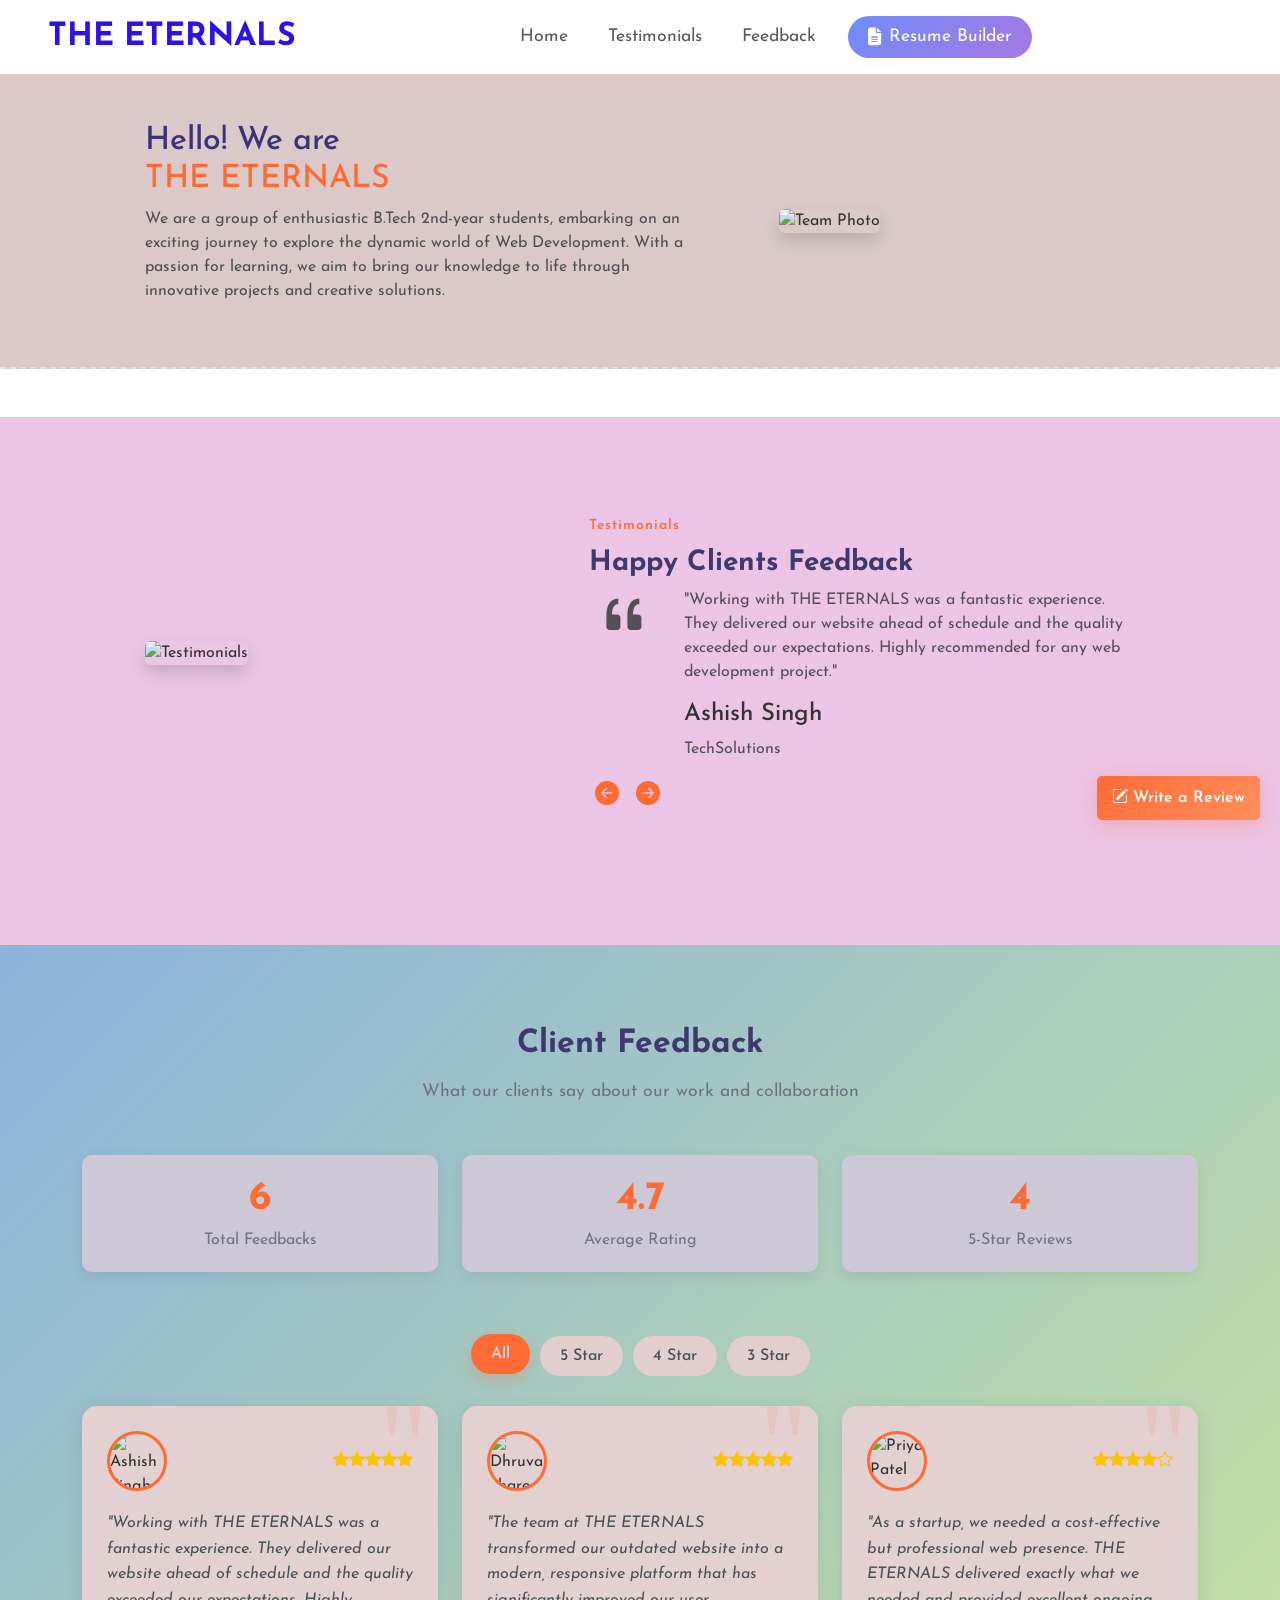
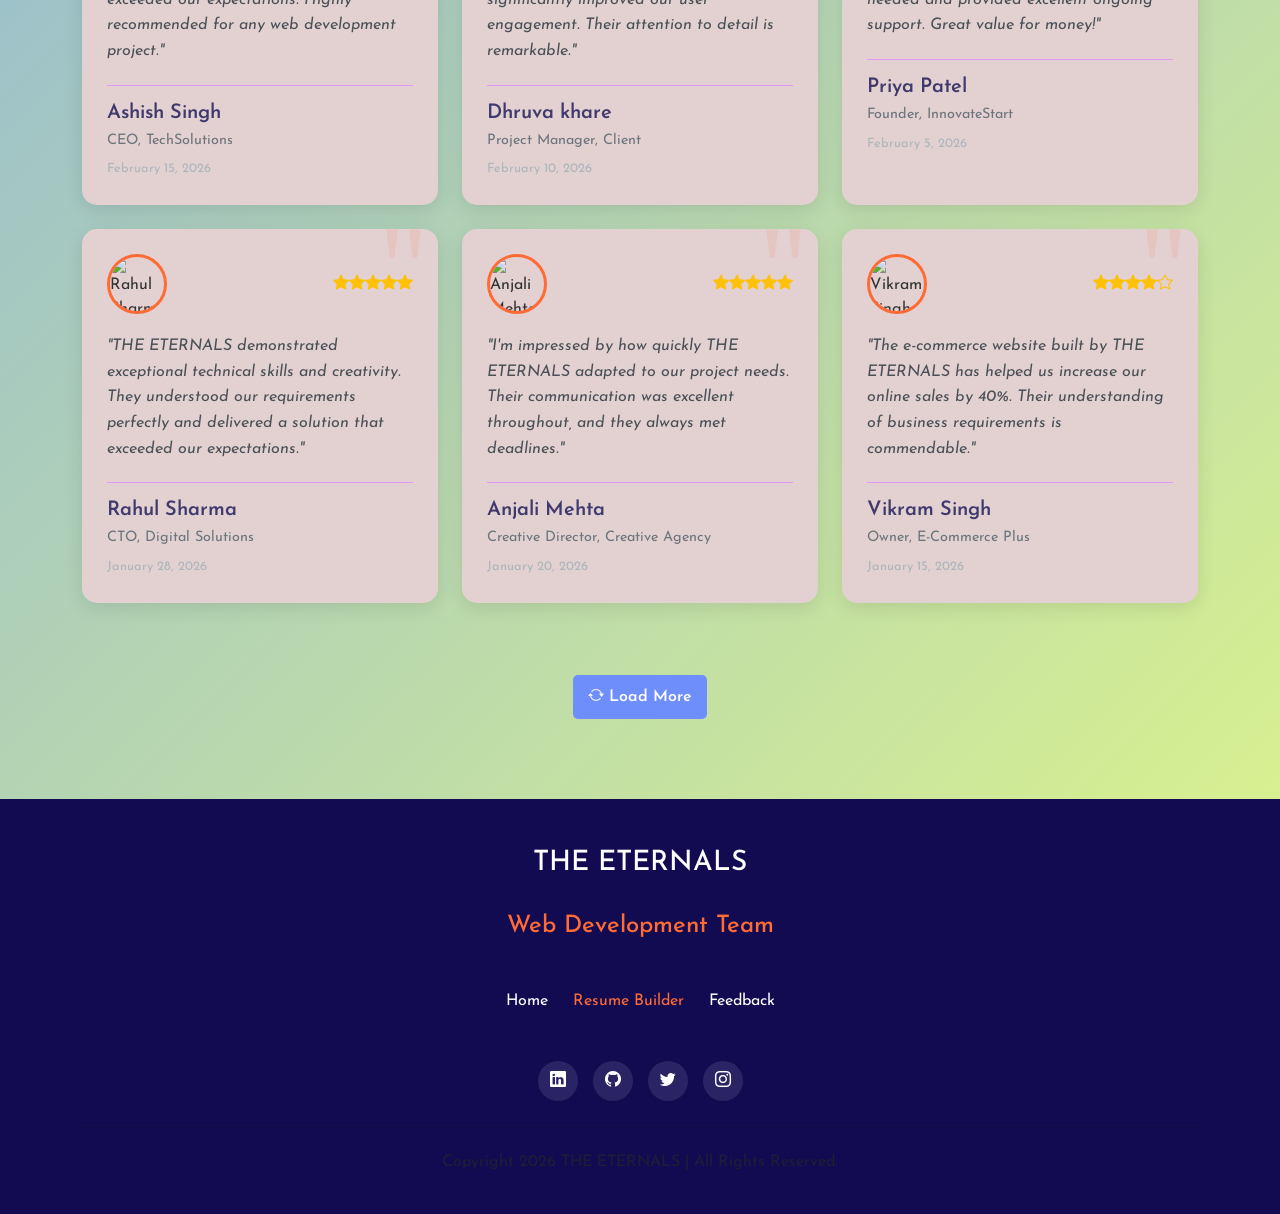
==== commit 0e955b4a: "Update index.html" ====
--- a/index.html
+++ b/index.html
@@ -27,7 +27,7 @@
     <link rel="stylesheet" href="port.css"/>
 </head>
 <body>
-    <!-- Navbar -->
+    <!-- Navigation bar -->
     <nav id="navbar-top" class="navbar navbar-expand-lg navbar-light bg-white sticky-top">
         <div class="container-fluid px-5">
             <a class="navbar-brand fw-bold fs-2" href="#" style="color: #2b12e7">THE ETERNALS</a>
--- a/port.css
+++ b/port.css
@@ -1,589 +1,865 @@
-
-      /* Portfolio Styles */
-      :root {
-        --primary-color: #130b52;
-        --secondary-color: #3f396d;
-        --accent-color: #ff6b35;
-      }
-      
-      body {
-        font-family: 'Josefin Sans', sans-serif;
-        color: #333;
-        overflow-x: hidden;
-        
-
-      }
-      
-      .c-orange {
-        color: var(--accent-color);
-      }
-      
-      .c-btn {
-        background-color: var(--accent-color);
-        color: white;
-        border: none;
-        padding: 12px 30px;
-        font-weight: 600;
-        transition: all 0.3s;
-      }
-      
-      .c-btn:hover {
-        background-color: #e55a2b;
-        color: white;
-        transform: translateY(-2px);
-        box-shadow: 0 5px 15px rgba(255, 107, 53, 0.3);
-      }
-      
-      .link {
-        color: var(--accent-color);
-        text-decoration: none;
-        font-weight: 600;
-      }
-      
-      .link:hover {
-        text-decoration: underline;
-      }
-      
-      .service-card {
-        padding: 30px;
-        border-radius: 10px;
-        box-shadow: 0 5px 15px rgba(0,0,0,0.1);
-        transition: transform 0.3s;
-        height: 100%;
-        background: white;
-      }
-      
-      .service-card:hover {
-        transform: translateY(-5px);
-        box-shadow: 0 10px 25px rgba(0,0,0,0.15);
-      }
-      
-      .circular-progress {
-        width: 120px;
-        height: 120px;
-        border-radius: 50%;
-        background: conic-gradient(var(--accent-color) 0%, #e0e0e0 0%);
-        display: flex;
-        align-items: center;
-        justify-content: center;
-        margin: 0 auto;
-      }
-      
-      .progress-value {
-        font-size: 24px;
-        font-weight: bold;
-        color: var(--secondary-color);
-      }
-      
-      .progress-card {
+/* Portfolio Styles */
+:root {
+    --primary-color: #130b52;
+    --secondary-color: #3f396d;
+    --accent-color: #ff6b35;
+}
+
+body {
+    font-family: 'Josefin Sans', sans-serif;
+    color: #333;
+    overflow-x: hidden;
+}
+
+.c-orange {
+    color: var(--accent-color);
+}
+
+.c-btn {
+    background-color: var(--accent-color);
+    color: white;
+    border: none;
+    padding: 12px 30px;
+    font-weight: 600;
+    transition: all 0.3s;
+}
+
+.c-btn:hover {
+    background-color: #e55a2b;
+    color: white;
+    transform: translateY(-2px);
+    box-shadow: 0 5px 15px rgba(255, 107, 53, 0.3);
+}
+
+.link {
+    color: var(--accent-color);
+    text-decoration: none;
+    font-weight: 600;
+}
+
+.link:hover {
+    text-decoration: underline;
+}
+
+.home {
+    background-color: #dbc9c9;
+    border-bottom: 2px dashed #dee2e6;
+}
+
+.testimonial {
+    background-color: #ecc5e6;
+}
+
+footer {
+    background-color: var(--primary-color);
+}
+
+.text-pink {
+    color: var(--accent-color);
+}
+
+.link-group a {
+    color: white;
+    text-decoration: none;
+    margin: 0 10px;
+}
+
+.social-links button {
+    width: 40px;
+    height: 40px;
+    border: none;
+    margin: 0 5px;
+    background-color: rgba(255,255,255,0.1);
+    color: white;
+    border-radius: 50%;
+    transition: all 0.3s;
+}
+
+.social-links button:hover {
+    background-color: var(--accent-color);
+    transform: scale(1.1);
+}
+
+/* Navbar Styles */
+.navbar-nav .nav-link {
+    position: relative;
+    transition: color 0.3s;
+}
+
+.navbar-nav .nav-link:hover {
+    color: var(--accent-color);
+}
+
+.navbar-nav .nav-link::after {
+    content: '';
+    position: absolute;
+    width: 0;
+    height: 2px;
+    bottom: 0;
+    left: 0;
+    background-color: var(--accent-color);
+    transition: width 0.3s;
+}
+
+.navbar-nav .nav-link:hover::after {
+    width: 100%;
+}
+
+/* Resume Builder Nav Link */
+.resume-builder-nav-link {
+    background: linear-gradient(135deg, #6e8efb, #a777e3);
+    color: white !important;
+    padding: 8px 20px !important;
+    border-radius: 50px;
+    transition: all 0.3s ease;
+    display: flex;
+    align-items: center;
+    gap: 8px;
+}
+
+.resume-builder-nav-link:hover {
+    transform: translateY(-2px);
+    box-shadow: 0 5px 15px rgba(110, 142, 251, 0.4);
+    color: white !important;
+}
+
+/* Carousel Styles */
+.nextprev-btn {
+    background: transparent;
+    border: none;
+    font-size: 24px;
+    color: var(--accent-color);
+}
+
+/* Back to Top Button */
+#btn-back-to-top {
+    position: fixed;
+    bottom: 20px;
+    right: 20px;
+    display: none;
+    z-index: 99;
+    background-color: var(--accent-color);
+    color: white;
+    border: none;
+    width: 50px;
+    height: 50px;
+    border-radius: 50%;
+    transition: all 0.3s;
+}
+
+#btn-back-to-top:hover {
+    transform: translateY(-3px);
+    box-shadow: 0 5px 15px rgba(0,0,0,0.2);
+}
+
+/* Section Styles */
+section {
+    padding: 80px 0;
+}
+
+.heading {
+    margin-bottom: 50px;
+}
+
+.heading small {
+    color: var(--accent-color);
+    font-weight: 600;
+    letter-spacing: 1px;
+}
+
+.heading h3 {
+    color: var(--secondary-color);
+    font-weight: 700;
+    margin-top: 10px;
+}
+
+/* Feedback Section Styles */
+.feedback-section {
+    background: linear-gradient(135deg, #8bb3db 0%, #d7f090 100%);
+    padding: 80px 0;
+}
+
+.feedback-header {
+    text-align: center;
+    margin-bottom: 50px;
+}
+
+.feedback-header h2 {
+    color: var(--secondary-color);
+    font-weight: 700;
+    margin-bottom: 15px;
+}
+
+.feedback-header p {
+    color: #6c757d;
+    font-size: 1.1rem;
+    max-width: 600px;
+    margin: 0 auto;
+}
+
+/* Testimonial Cards */
+.testimonial-card {
+    background: rgb(227, 208, 208);
+    border-radius: 15px;
+    padding: 25px;
+    box-shadow: 0 5px 20px rgba(0,0,0,0.1);
+    transition: all 0.3s ease;
+    position: relative;
+    overflow: hidden;
+}
+
+.testimonial-card:hover {
+    transform: translateY(-10px);
+    box-shadow: 0 15px 30px rgba(0,0,0,0.15);
+}
+
+.testimonial-card::before {
+    content: '"';
+    position: absolute;
+    top: -20px;
+    right: 10px;
+    font-size: 120px;
+    color: rgba(255, 107, 53, 0.1);
+    font-family: serif;
+    line-height: 1;
+}
+
+.testimonial-header {
+    display: flex;
+    align-items: center;
+    justify-content: space-between;
+    margin-bottom: 20px;
+}
+
+.testimonial-img {
+    width: 60px;
+    height: 60px;
+    border-radius: 50%;
+    object-fit: cover;
+    border: 3px solid var(--accent-color);
+}
+
+.testimonial-text {
+    color: #495057;
+    line-height: 1.6;
+    margin-bottom: 20px;
+    font-style: italic;
+}
+
+.testimonial-footer {
+    border-top: 1px solid #e19af4;
+    padding-top: 15px;
+}
+
+.testimonial-name {
+    color: var(--secondary-color);
+    font-weight: 600;
+    margin-bottom: 5px;
+}
+
+.testimonial-position {
+    color: #6c757d;
+    font-size: 0.9rem;
+    margin-bottom: 5px;
+}
+
+.testimonial-date {
+    color: #adb5bd;
+    font-size: 0.8rem;
+}
+
+/* Stats Cards */
+.stat-card {
+    background: rgb(205, 200, 214);
+    padding: 20px;
+    border-radius: 10px;
+    box-shadow: 0 5px 15px rgba(0,0,0,0.08);
+    transition: all 0.3s ease;
+    text-align: center;
+}
+
+.stat-card:hover {
+    transform: scale(1.05);
+    box-shadow: 0 10px 25px rgba(255, 107, 53, 0.2);
+}
+
+.stat-number {
+    color: var(--accent-color);
+    font-size: 2.5rem;
+    font-weight: 700;
+    margin-bottom: 5px;
+}
+
+.stat-label {
+    color: #6c757d;
+    font-size: 1rem;
+    margin-bottom: 0;
+}
+
+/* Filter Buttons */
+.filter-buttons {
+    margin: 30px 0;
+    display: flex;
+    justify-content: center;
+    gap: 10px;
+    flex-wrap: wrap;
+}
+
+.filter-btn {
+    padding: 8px 20px;
+    border: none;
+    background: rgb(227, 206, 206);
+    color: #495057;
+    border-radius: 25px;
+    cursor: pointer;
+    transition: all 0.3s ease;
+    font-weight: 500;
+}
+
+.filter-btn:hover,
+.filter-btn.active {
+    background: var(--accent-color);
+    color: rgb(236, 215, 237);
+    transform: translateY(-2px);
+    box-shadow: 0 5px 15px rgba(255, 107, 53, 0.3);
+}
+
+/* Search Box */
+.search-box {
+    max-width: 500px;
+    margin: 0 auto 30px;
+    position: relative;
+}
+
+.search-box input {
+    width: 100%;
+    padding: 12px 20px 12px 45px;
+    border: 2px solid #dee2e6;
+    border-radius: 30px;
+    transition: all 0.3s ease;
+}
+
+.search-box input:focus {
+    border-color: var(--accent-color);
+    outline: none;
+    box-shadow: 0 0 0 3px rgba(255, 107, 53, 0.1);
+}
+
+.search-box i {
+    position: absolute;
+    left: 15px;
+    top: 50%;
+    transform: translateY(-50%);
+    color: #adb5bd;
+}
+
+/* Submit Feedback Button */
+.submit-feedback-btn {
+    position: fixed;
+    bottom: 80px;
+    right: 20px;
+    z-index: 98;
+    background: linear-gradient(135deg, var(--accent-color), #ff8f5c);
+    color: white;
+    border: none;
+    padding: 12px 25px;
+    border-radius: 50px;
+    font-weight: 600;
+    box-shadow: 0 5px 20px rgba(255, 107, 53, 0.3);
+    transition: all 0.3s ease;
+}
+
+.submit-feedback-btn:hover {
+    transform: translateY(-3px);
+    box-shadow: 0 8px 25px rgba(255, 107, 53, 0.4);
+    color: white;
+}
+
+/* Feedback Modal */
+.feedback-modal .modal-content {
+    border-radius: 15px;
+    border: none;
+}
+
+.feedback-modal .modal-header {
+    background: linear-gradient(135deg, var(--primary-color), var(--secondary-color));
+    color: white;
+    border-radius: 15px 15px 0 0;
+    padding: 20px;
+}
+
+.feedback-modal .modal-title {
+    font-weight: 600;
+}
+
+.feedback-modal .modal-body {
+    padding: 30px;
+}
+
+.feedback-modal .form-label {
+    font-weight: 500;
+    color: var(--secondary-color);
+}
+
+.feedback-modal .form-control,
+.feedback-modal .form-select {
+    border: 2px solid #dee2e6;
+    border-radius: 8px;
+    padding: 10px 15px;
+    transition: all 0.3s ease;
+}
+
+.feedback-modal .form-control:focus,
+.feedback-modal .form-select:focus {
+    border-color: var(--accent-color);
+    box-shadow: 0 0 0 3px rgba(255, 107, 53, 0.1);
+}
+
+/* Rating Input */
+.rating-input {
+    display: flex;
+    gap: 10px;
+    align-items: center;
+}
+
+.rating-input i {
+    font-size: 1.5rem;
+    color: #dee2e6;
+    cursor: pointer;
+    transition: all 0.3s ease;
+}
+
+.rating-input i.active,
+.rating-input i:hover {
+    color: #ffc107;
+    transform: scale(1.1);
+}
+
+/* Feedback Notification */
+.feedback-notification {
+    position: fixed;
+    top: 20px;
+    right: -300px;
+    background: white;
+    padding: 15px 25px;
+    border-radius: 50px;
+    box-shadow: 0 5px 20px rgba(0,0,0,0.15);
+    display: flex;
+    align-items: center;
+    gap: 10px;
+    z-index: 10000;
+    transition: right 0.3s ease;
+}
+
+.feedback-notification.show {
+    right: 20px;
+}
+
+.feedback-notification.success {
+    border-left: 4px solid #28a745;
+}
+
+.feedback-notification.error {
+    border-left: 4px solid #dc3545;
+}
+
+.feedback-notification i.success {
+    color: #28a745;
+}
+
+.feedback-notification i.error {
+    color: #dc3545;
+}
+
+/* AI Resume Builder Styles */
+.resume-builder-modal {
+    display: none;
+    position: fixed;
+    top: 0;
+    left: 0;
+    width: 100%;
+    height: 100%;
+    background-color: rgba(0, 0, 0, 0.8);
+    z-index: 9999;
+    overflow-y: auto;
+}
+
+.resume-builder-content {
+    background-color: #f1ecf1;
+    margin: 2% auto;
+    padding: 20px;
+    width: 90%;
+    max-width: 1200px;
+    border-radius: 10px;
+    position: relative;
+    max-height: 90vh;
+    overflow-y: auto;
+}
+
+.close-resume-builder {
+    position: absolute;
+    top: 15px;
+    right: 15px;
+    font-size: 24px;
+    cursor: pointer;
+    color: #333;
+    z-index: 10;
+}
+
+.ai-badge {
+    background: linear-gradient(135deg, #6e8efb, #a777e3);
+    color: rgb(46, 90, 116);
+    padding: 5px 10px;
+    border-radius: 20px;
+    font-size: 0.8rem;
+    display: inline-flex;
+    align-items: center;
+    gap: 5px;
+    margin-bottom: 15px;
+}
+
+.tabs {
+    display: flex;
+    border-bottom: 1px solid #ddd;
+    margin-bottom: 20px;
+    flex-wrap: wrap;
+}
+
+.tab {
+    padding: 10px 20px;
+    cursor: pointer;
+    border-bottom: 3px solid transparent;
+    flex: 1;
+    min-width: 120px;
+    text-align: center;
+}
+
+.tab.active {
+    border-bottom: 3px solid #6e8efb;
+    color: #6e8efb;
+    font-weight: bold;
+}
+
+.tab-content {
+    display: none;
+}
+
+.tab-content.active {
+    display: block;
+}
+
+.form-group {
+    margin-bottom: 15px;
+}
+
+.form-group label {
+    display: block;
+    margin-bottom: 5px;
+    font-weight: 500;
+}
+
+.form-group input,
+.form-group textarea {
+    width: 100%;
+    padding: 10px;
+    border: 1px solid #ddd;
+    border-radius: 5px;
+    font-size: 1rem;
+}
+
+.btn {
+    background-color: #6e8efb;
+    color: white;
+    border: none;
+    padding: 10px 15px;
+    border-radius: 5px;
+    cursor: pointer;
+    font-size: 1rem;
+    display: inline-flex;
+    align-items: center;
+    gap: 5px;
+    transition: background-color 0.3s;
+}
+
+.btn:hover {
+    background-color: #5a7dfa;
+}
+
+.btn-ai {
+    background: linear-gradient(135deg, #6e8efb, #a777e3);
+}
+
+.btn-full {
+    width: 100%;
+    justify-content: center;
+}
+
+.ai-suggestions {
+    background-color: #f8f9fa;
+    padding: 15px;
+    border-radius: 5px;
+    margin-top: 20px;
+    border-left: 4px solid #6e8efb;
+}
+
+.suggestion-title {
+    font-weight: bold;
+    margin-bottom: 5px;
+    display: flex;
+    align-items: center;
+    gap: 5px;
+}
+
+.skills-list {
+    display: flex;
+    flex-wrap: wrap;
+    gap: 10px;
+    margin-top: 15px;
+}
+
+.skill-tag {
+    background-color: #e9ecef;
+    padding: 5px 10px;
+    border-radius: 20px;
+    display: flex;
+    align-items: center;
+    gap: 5px;
+}
+
+.skill-tag .remove-skill {
+    cursor: pointer;
+    color: #6c757d;
+}
+
+.action-buttons {
+    display: flex;
+    gap: 10px;
+    margin-top: 30px;
+    flex-wrap: wrap;
+}
+
+.main-content {
+    display: flex;
+    gap: 20px;
+}
+
+.form-section {
+    flex: 1;
+}
+
+.preview-section {
+    flex: 1;
+}
+
+/* Resume Preview */
+.resume-preview {
+    border: 1px solid #ddd;
+    padding: 20px;
+    min-height: 400px;
+    background-color: white;
+    font-family: 'Times New Roman', serif;
+}
+
+.resume-header {
+    text-align: center;
+    margin-bottom: 20px;
+    border-bottom: 2px solid #333;
+    padding-bottom: 15px;
+}
+
+.resume-name {
+    font-size: 24px;
+    font-weight: bold;
+    margin-bottom: 5px;
+}
+
+.resume-title {
+    font-size: 18px;
+    margin-bottom: 10px;
+    color: #555;
+}
+
+.resume-contact {
+    display: flex;
+    justify-content: center;
+    gap: 15px;
+    font-size: 14px;
+}
+
+.resume-section {
+    margin-bottom: 20px;
+}
+
+.resume-section-title {
+    font-size: 18px;
+    font-weight: bold;
+    border-bottom: 1px solid #333;
+    margin-bottom: 10px;
+    padding-bottom: 5px;
+}
+
+/* Template Cards */
+.template-card {
+    cursor: pointer;
+    transition: all 0.3s ease;
+    border: 2px solid transparent;
+    border-radius: 10px;
+    padding: 10px;
+}
+
+.template-card:hover {
+    transform: translateY(-5px);
+    border-color: var(--accent-color);
+    box-shadow: 0 10px 25px rgba(0,0,0,0.1);
+}
+
+.template-preview {
+    height: 200px;
+    border: 1px solid #ddd;
+    border-radius: 5px;
+    overflow: hidden;
+    background: white;
+}
+
+/* Template-specific styles */
+.modern-template {
+    font-family: 'Arial', sans-serif;
+}
+
+.executive-template {
+    font-family: 'Times New Roman', serif;
+}
+
+.minimalist-template {
+    font-family: 'Helvetica', sans-serif;
+}
+
+.template-modern .resume-header {
+    background: linear-gradient(135deg, #2c3e50, #3498db);
+    color: white;
+    padding: 30px;
+    text-align: center;
+}
+
+.template-modern .resume-section-title {
+    color: #2c3e50;
+    border-bottom: 2px solid #3498db;
+    padding-bottom: 5px;
+}
+
+.template-executive .resume-header {
+    background: #34495e;
+    color: white;
+    padding: 25px;
+    border-left: 5px solid #e74c3c;
+}
+
+.template-executive .resume-section-title {
+    color: #2c3e50;
+    font-weight: bold;
+    text-transform: uppercase;
+}
+
+.template-minimalist .resume-header {
+    padding: 25px;
+    border-bottom: 3px solid #27ae60;
+    text-align: center;
+}
+
+.template-minimalist .resume-section-title {
+    color: #27ae60;
+    font-size: 16px;
+    text-transform: uppercase;
+    letter-spacing: 1px;
+}
+
+/* Footer Resume Link */
+#footer-resume-link {
+    color: #ff6b35;
+    cursor: pointer;
+    transition: all 0.3s ease;
+}
+
+#footer-resume-link:hover {
+    color: white;
+    text-decoration: underline;
+}
+
+/* Responsive Styles */
+@media (max-width: 768px) {
+    .resume-builder-content {
+        width: 95%;
+        margin: 5% auto;
+    }
+    
+    .tabs {
+        flex-wrap: wrap;
+    }
+    
+    .tab {
+        min-width: 120px;
+    }
+    
+    .action-buttons {
+        flex-direction: column;
+    }
+    
+    .resume-contact {
+        flex-direction: column;
+        gap: 5px;
+    }
+    
+    .main-content {
+        flex-direction: column;
+    }
+    
+    .home .row {
+        flex-direction: column-reverse;
+    }
+    
+    .testimonial-card {
+        margin-bottom: 20px;
+    }
+    
+    .stat-card {
+        margin-bottom: 15px;
+    }
+    
+    .filter-buttons {
+        flex-wrap: wrap;
+    }
+    
+    .filter-btn {
+        flex: 1 1 calc(33.333% - 10px);
         text-align: center;
-      }
-      
-      .progress-card .text {
-        font-weight: 600;
-        margin-top: 10px;
-        display: inline-block;
-      }
-      
-      .nextprev-btn {
-        background: transparent;
-        border: none;
-        font-size: 24px;
-        color: var(--accent-color);
-      }
-      
-      footer {
-        background-color: var(--primary-color);
-      }
-      
-      .text-pink {
-        color: var(--accent-color);
-      }
-      
-      .link-group a {
-        color: white;
-        text-decoration: none;
-        margin: 0 10px;
-      }
-      
-      .social-links button {
-        width: 40px;
-        height: 40px;
-        border: none;
-        margin: 0 5px;
-        background-color: rgba(255,255,255,0.1);
-        color: white;
-        border-radius: 50%;
-        transition: all 0.3s;
-      }
-      
-      .social-links button:hover {
-        background-color: var(--accent-color);
-        transform: scale(1.1);
-      }
-      
-      /* Team Section Styles */
-      .team-member {
-        text-align: center;
-        margin-bottom: 30px;
-
-      }
-      
-      .team-photo {
-        width: 150px;
-        height: 150px;
-        border-radius: 50%;
-        object-fit: cover;
-        margin: 0 auto 15px;
-        border: 3px solid var(--accent-color);
-      }
-      
-      /* AI Resume Builder Styles */
-      .resume-builder-modal {
-
-        display: none;
-        position: fixed;
-        top: 0;
-        left: 0;
-        width: 100%;
-        height: 100%;
-        background-color: rgba(0, 0, 0, 0.8);
-        z-index: 9999;
-        overflow-y: auto;
-      }
-      
-      .resume-builder-content {
-        background-color: #f1ecf1;
-        margin: 2% auto;
-        padding: 20px;
-        width: 90%;
-        max-width: 1200px;
-        border-radius: 10px;
-        position: relative;
-        max-height: 90vh;
-        overflow-y: auto;
-      }
-      
-      .close-resume-builder {
-        position: absolute;
-        top: 15px;
-        right: 15px;
-        font-size: 24px;
-        cursor: pointer;
-        color: #333;
-        z-index: 10;
-      }
-      
-      .ai-badge {
-        background: linear-gradient(135deg, #6e8efb, #a777e3);
-        color: rgb(46, 90, 116);
-        padding: 5px 10px;
-        border-radius: 20px;
-        font-size: 0.8rem;
-        display: inline-flex;
-        align-items: center;
-        gap: 5px;
-        margin-bottom: 15px;
-      }
-      
-      .tabs {
-        display: flex;
-        border-bottom: 1px solid #ddd;
-        margin-bottom: 20px;
-        flex-wrap: wrap;
-      }
-      
-      .tab {
-        padding: 10px 20px;
-        cursor: pointer;
-        border-bottom: 3px solid transparent;
-        flex: 1;
-        min-width: 120px;
-        text-align: center;
-      }
-      
-      .tab.active {
-        border-bottom: 3px solid #6e8efb;
-        color: #6e8efb;
-        font-weight: bold;
-      }
-      
-      .tab-content {
-        display: none;
-      }
-      
-      .tab-content.active {
-        display: block;
-      }
-      
-      .form-group {
-        margin-bottom: 15px;
-      }
-      
-      .form-group label {
-        display: block;
-        margin-bottom: 5px;
-        font-weight: 500;
-      }
-      
-      .form-group input, .form-group textarea {
-        width: 100%;
-        padding: 10px;
-        border: 1px solid #ddd;
-        border-radius: 5px;
-        font-size: 1rem;
-      }
-      
-      .btn {
-        background-color: #6e8efb;
-        color: white;
-        border: none;
-        padding: 10px 15px;
-        border-radius: 5px;
-        cursor: pointer;
-        font-size: 1rem;
-        display: inline-flex;
-        align-items: center;
-        gap: 5px;
-        transition: background-color 0.3s;
-      }
-      
-      .btn:hover {
-        background-color: #5a7dfa;
-      }
-      
-      .btn-ai {
-        background: linear-gradient(135deg, #6e8efb, #a777e3);
-      }
-      
-      .btn-full {
-        width: 100%;
-        justify-content: center;
-      }
-      
-      .ai-suggestions {
-        background-color: #f8f9fa;
-        padding: 15px;
-        border-radius: 5px;
-        margin-top: 20px;
-        border-left: 4px solid #6e8efb;
-      }
-      
-      .suggestion-title {
-        font-weight: bold;
-        margin-bottom: 5px;
-        display: flex;
-        align-items: center;
-        gap: 5px;
-      }
-      
-      .skills-list {
-        display: flex;
-        flex-wrap: wrap;
-        gap: 10px;
-        margin-top: 15px;
-      }
-      
-      .skill-tag {
-        background-color: #e9ecef;
-        padding: 5px 10px;
-        border-radius: 20px;
-        display: flex;
-        align-items: center;
-        gap: 5px;
-      }
-      
-      .skill-tag .remove-skill {
-        cursor: pointer;
-        color: #6c757d;
-      }
-      
-      .action-buttons {
-        display: flex;
-        gap: 10px;
-        margin-top: 30px;
-        flex-wrap: wrap;
-      }
-      
-      .resume-preview {
-        border: 1px solid #ddd;
-        padding: 20px;
-        min-height: 400px;
-        background-color: white;
-        font-family: 'Times New Roman', serif;
-      }
-      
-      .resume-header {
-        text-align: center;
-        margin-bottom: 20px;
-        border-bottom: 2px solid #333;
-        padding-bottom: 15px;
-      }
-      
-      .resume-name {
-        font-size: 24px;
-        font-weight: bold;
-        margin-bottom: 5px;
-      }
-      
-      .resume-title {
-        font-size: 18px;
-        margin-bottom: 10px;
-        color: #555;
-      }
-      
-      .resume-contact {
-        display: flex;
-        justify-content: center;
-        gap: 15px;
-        font-size: 14px;
-      }
-      
-      .resume-section {
-        margin-bottom: 20px;
-      }
-      
-      .resume-section-title {
-        font-size: 18px;
-        font-weight: bold;
-        border-bottom: 1px solid #333;
-        margin-bottom: 10px;
-        padding-bottom: 5px;
-      }
-      
-      .experience-item, .education-item {
-        margin-bottom: 15px;
-      }
-      
-      .experience-title, .education-title {
-        font-weight: bold;
-      }
-      
-      .experience-dates, .education-dates {
-        font-style: italic;
-        color: #666;
-      }
-      
-      @media (max-width: 768px) {
-        .resume-builder-content {
-          width: 95%;
-          margin: 5% auto;
-        }
-        
-        .tabs {
-          flex-wrap: wrap;
-        }
-        
-        .tab {
-          flex: 1;
-          min-width: 120px;
-          text-align: center;
-        }
-        
-        .action-buttons {
-          flex-direction: column;
-        }
-        
-        .resume-contact {
-          flex-direction: column;
-          gap: 5px;
-        }
-        
-        .main-content {
-          flex-direction: column;
-        }
-        
-        .form-section, .preview-section {
-          width: 100%;
-        }
-        
-        .navbar-nav {
-          text-align: center;
-        }
-        
-        .home .row {
-          flex-direction: column-reverse;
-        }
-        
-        .home img {
-          margin-bottom: 30px;
-        }
-      }
-      
-      .main-content {
-        display: flex;
-        gap: 20px;
-      }
-      
-      .form-section {
-        flex: 1;
-      }
-      
-      .preview-section {
-        flex: 1;
-      }
-      
-      #btn-back-to-top {
-        position: fixed;
+    }
+    
+    .submit-feedback-btn {
         bottom: 20px;
         right: 20px;
-        display: none;
-        z-index: 99;
-        background-color: var(--accent-color);
-        color: white;
-        border: none;
-        width: 50px;
-        height: 50px;
-        border-radius: 50%;
-        transition: all 0.3s;
-      }
-      
-      #btn-back-to-top:hover {
-        transform: translateY(-3px);
-        box-shadow: 0 5px 15px rgba(0,0,0,0.2);
-      }
-      
-      /* Navbar styles */
-      .navbar-nav .nav-link {
-        position: relative;
-        transition: color 0.3s;
-      }
-      
-      .navbar-nav .nav-link:hover {
-        color: var(--accent-color);
-      }
-      
-      .navbar-nav .nav-link::after {
-        content: '';
-        position: absolute;
-        width: 0;
-        height: 2px;
-        bottom: 0;
-        left: 0;
-        background-color: var(--accent-color);
-        transition: width 0.3s;
-      }
-      
-      .navbar-nav .nav-link:hover::after {
+        padding: 10px 20px;
+        font-size: 0.9rem;
+    }
+}
+
+@media (max-width: 991px) {
+    .resume-builder-nav-link {
+        margin-top: 10px;
+        justify-content: center;
+    }
+    
+    .navbar-nav {
+        align-items: center;
+    }
+    
+    .nav-item {
         width: 100%;
-      }
-      
-      /* Section spacing */
-      section {
-        padding: 80px 0;
-      }
-      
-      .heading {
-        margin-bottom: 50px;
-      }
-      
-      .heading small {
-        color: var(--accent-color);
-        font-weight: 600;
-        letter-spacing: 1px;
-      }
-      
-      .heading h3 {
-        color: var(--secondary-color);
-        font-weight: 700;
-        margin-top: 10px;
-      }
-
-.home {
-  background-color: #dbc9c9;
-  border-bottom: 2px dashed #dee2e6;
-}
-.skill {
-  background-color: #cadcf3;
-  border-top: 5px double #adb5bd;
-  border-bottom: 5px double #adb5bd;
-}
-.team {
-  background-color: #f3e1e1;
-}
-.testimonial {
-  background-color: #ecc5e6;
-}
-.contact {
-  background-color: #d0e3f2;
-}
-/* Template Selector Styles */
-.template-card {
-  cursor: pointer;
-  transition: all 0.3s ease;
-  border: 2px solid transparent;
-  border-radius: 10px;
-  padding: 10px;
-}
-
-.template-card:hover {
-  transform: translateY(-5px);
-  border-color: var(--accent-color);
-  box-shadow: 0 10px 25px rgba(0,0,0,0.1);
-}
-
-.template-preview {
-  height: 200px;
-  border: 1px solid #ddd;
-  border-radius: 5px;
-  overflow: hidden;
-  background: white;
-}
-
-.template-info h6 {
-  margin: 10px 0 5px 0;
-  color: var(--secondary-color);
-}
-
-/* Template-specific styles for preview */
-.modern-template {
-  font-family: 'Arial', sans-serif;
-}
-
-.executive-template {
-  font-family: 'Times New Roman', serif;
-}
-
-.minimalist-template {
-  font-family: 'Helvetica', sans-serif;
-}
-
-/* Template application styles */
-.template-modern .resume-header {
-  background: linear-gradient(135deg, #2c3e50, #3498db);
-  color: white;
-  padding: 30px;
-  text-align: center;
-}
-
-.template-modern .resume-section-title {
-  color: #2c3e50;
-  border-bottom: 2px solid #3498db;
-  padding-bottom: 5px;
-}
-
-.template-executive .resume-header {
-  background: #34495e;
-  color: white;
-  padding: 25px;
-  border-left: 5px solid #e74c3c;
-}
-
-.template-executive .resume-section-title {
-  color: #2c3e50;
-  font-weight: bold;
-  text-transform: uppercase;
-}
-
-.template-minimalist .resume-header {
-  padding: 25px;
-  border-bottom: 3px solid #27ae60;
-  text-align: center;
-}
-
-.template-minimalist .resume-section-title {
-  color: #27ae60;
-  font-size: 16px;
-  text-transform: uppercase;
-  letter-spacing: 1px;
-}+        text-align: center;
+    }
+}
+
+@media (max-width: 480px) {
+    .filter-btn {
+        flex: 1 1 calc(50% - 10px);
+    }
+}
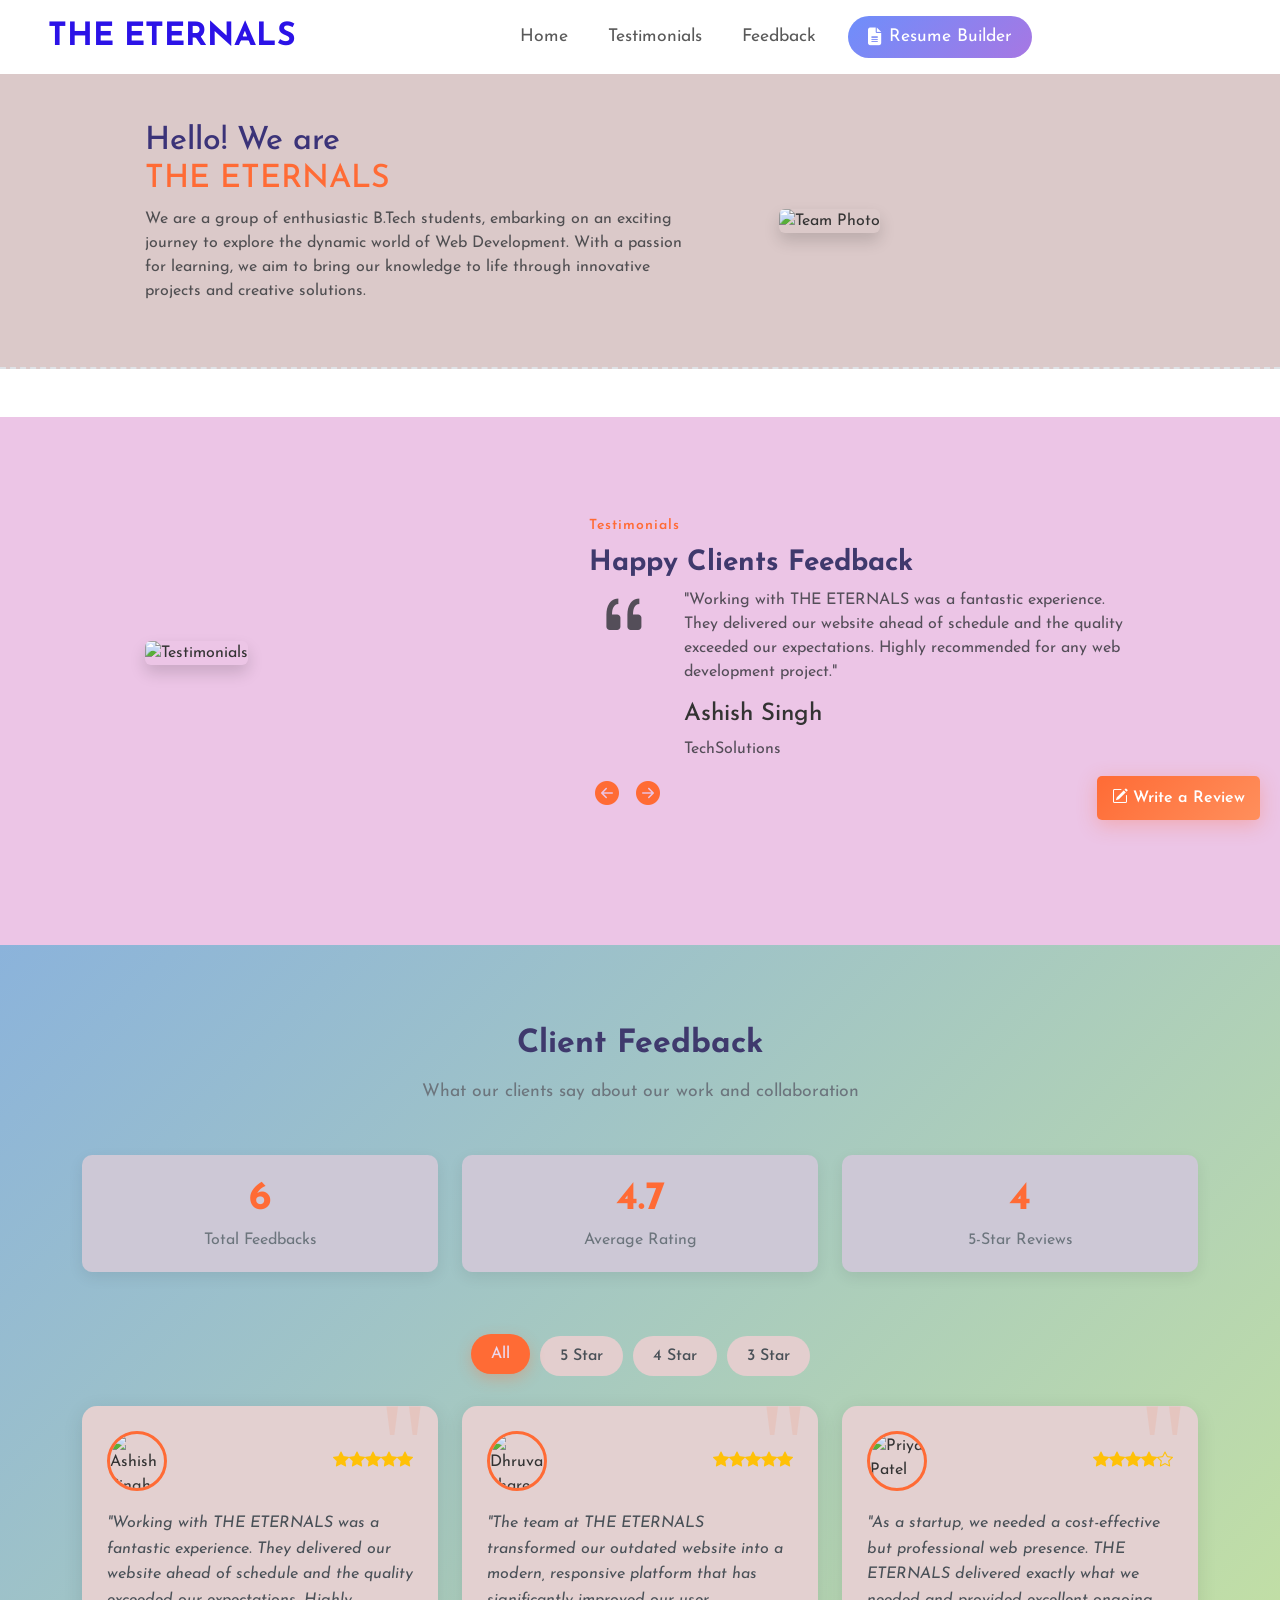
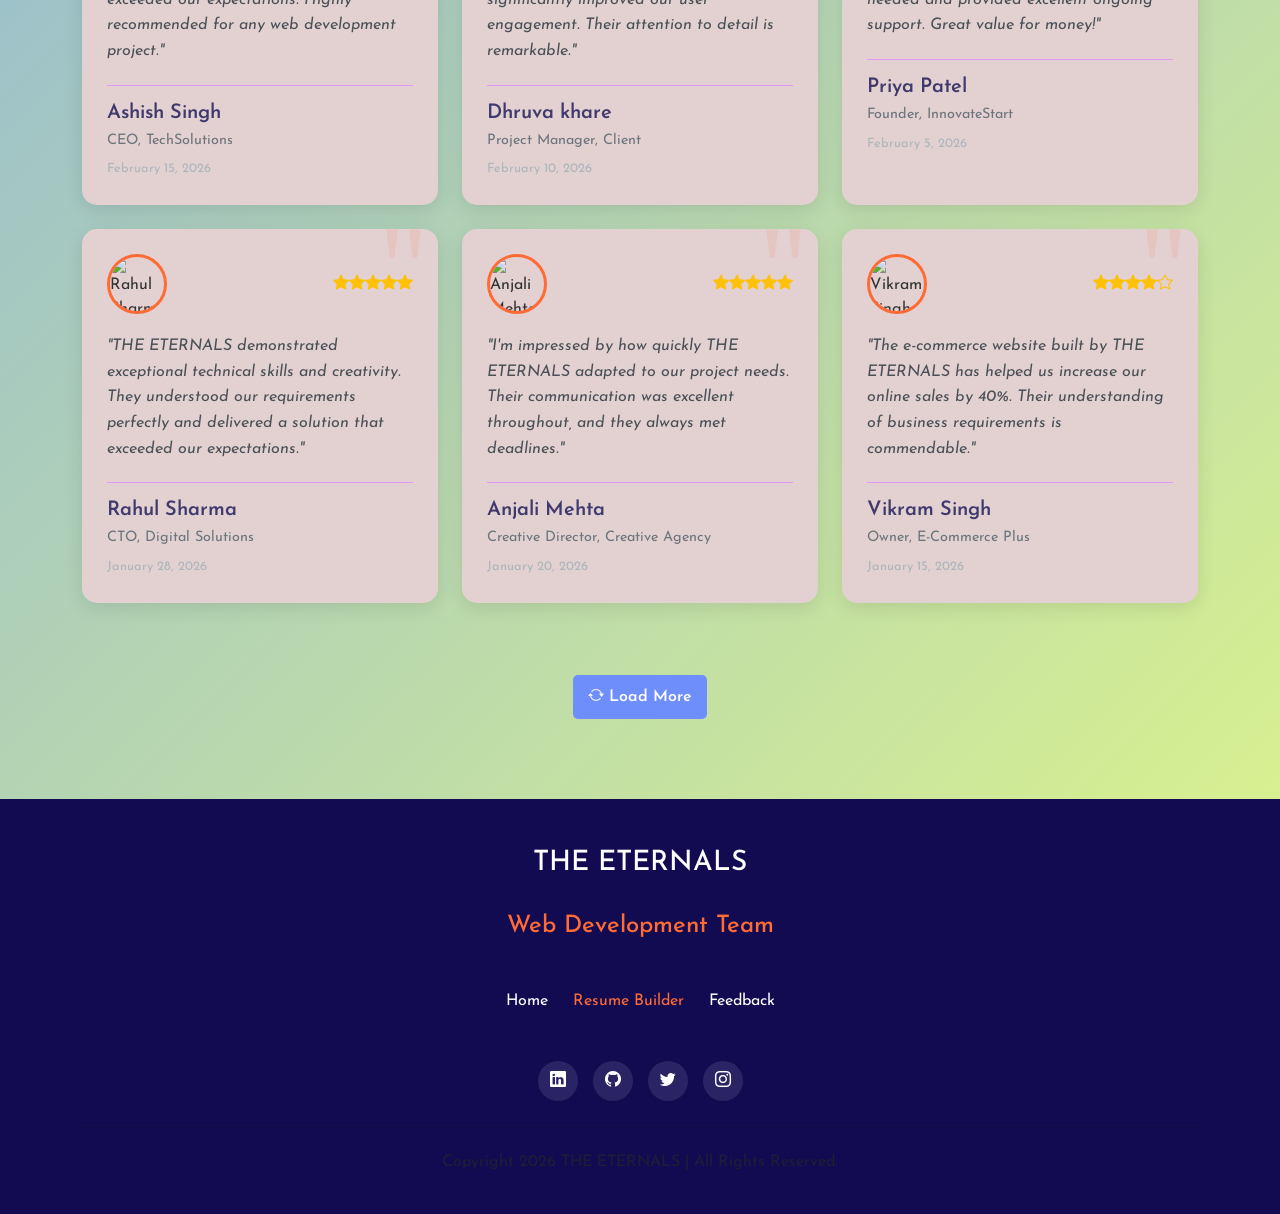
==== commit 2d5efed6: "Update print statement from 'Hello' to 'Goodbye'" ====
--- a/index.html
+++ b/index.html
@@ -58,7 +58,7 @@
                         Hello! We are <br /><span class="c-orange">THE ETERNALS</span>
                     </h2>
                     <p class="text-muted">
-                        We are a group of enthusiastic B.Tech 2nd-year students, embarking on an exciting
+                        We are a group of enthusiastic B.Tech  students, embarking on an exciting
                         journey to explore the dynamic world of Web Development. With a passion for 
                         learning, we aim to bring our knowledge to life through innovative projects
                         and creative solutions.
@@ -99,7 +99,7 @@
         </div>
     </section>
 
-    <!-- Feedback Section -->
+    <!--  Feedback Section -->
     <section class="feedback-section" id="feedback">
         <div class="container">
             <div class="feedback-header" data-aos="fade-up">
--- a/port.css
+++ b/port.css
@@ -105,7 +105,7 @@
     width: 100%;
 }
 
-/* Resume Builder Nav Link */
+/* Resume Builder Navigation Link */
 .resume-builder-nav-link {
     background: linear-gradient(135deg, #6e8efb, #a777e3);
     color: white !important;
@@ -131,7 +131,7 @@
     color: var(--accent-color);
 }
 
-/* Back to Top Button */
+/* Back To Top Button */
 #btn-back-to-top {
     position: fixed;
     bottom: 20px;
